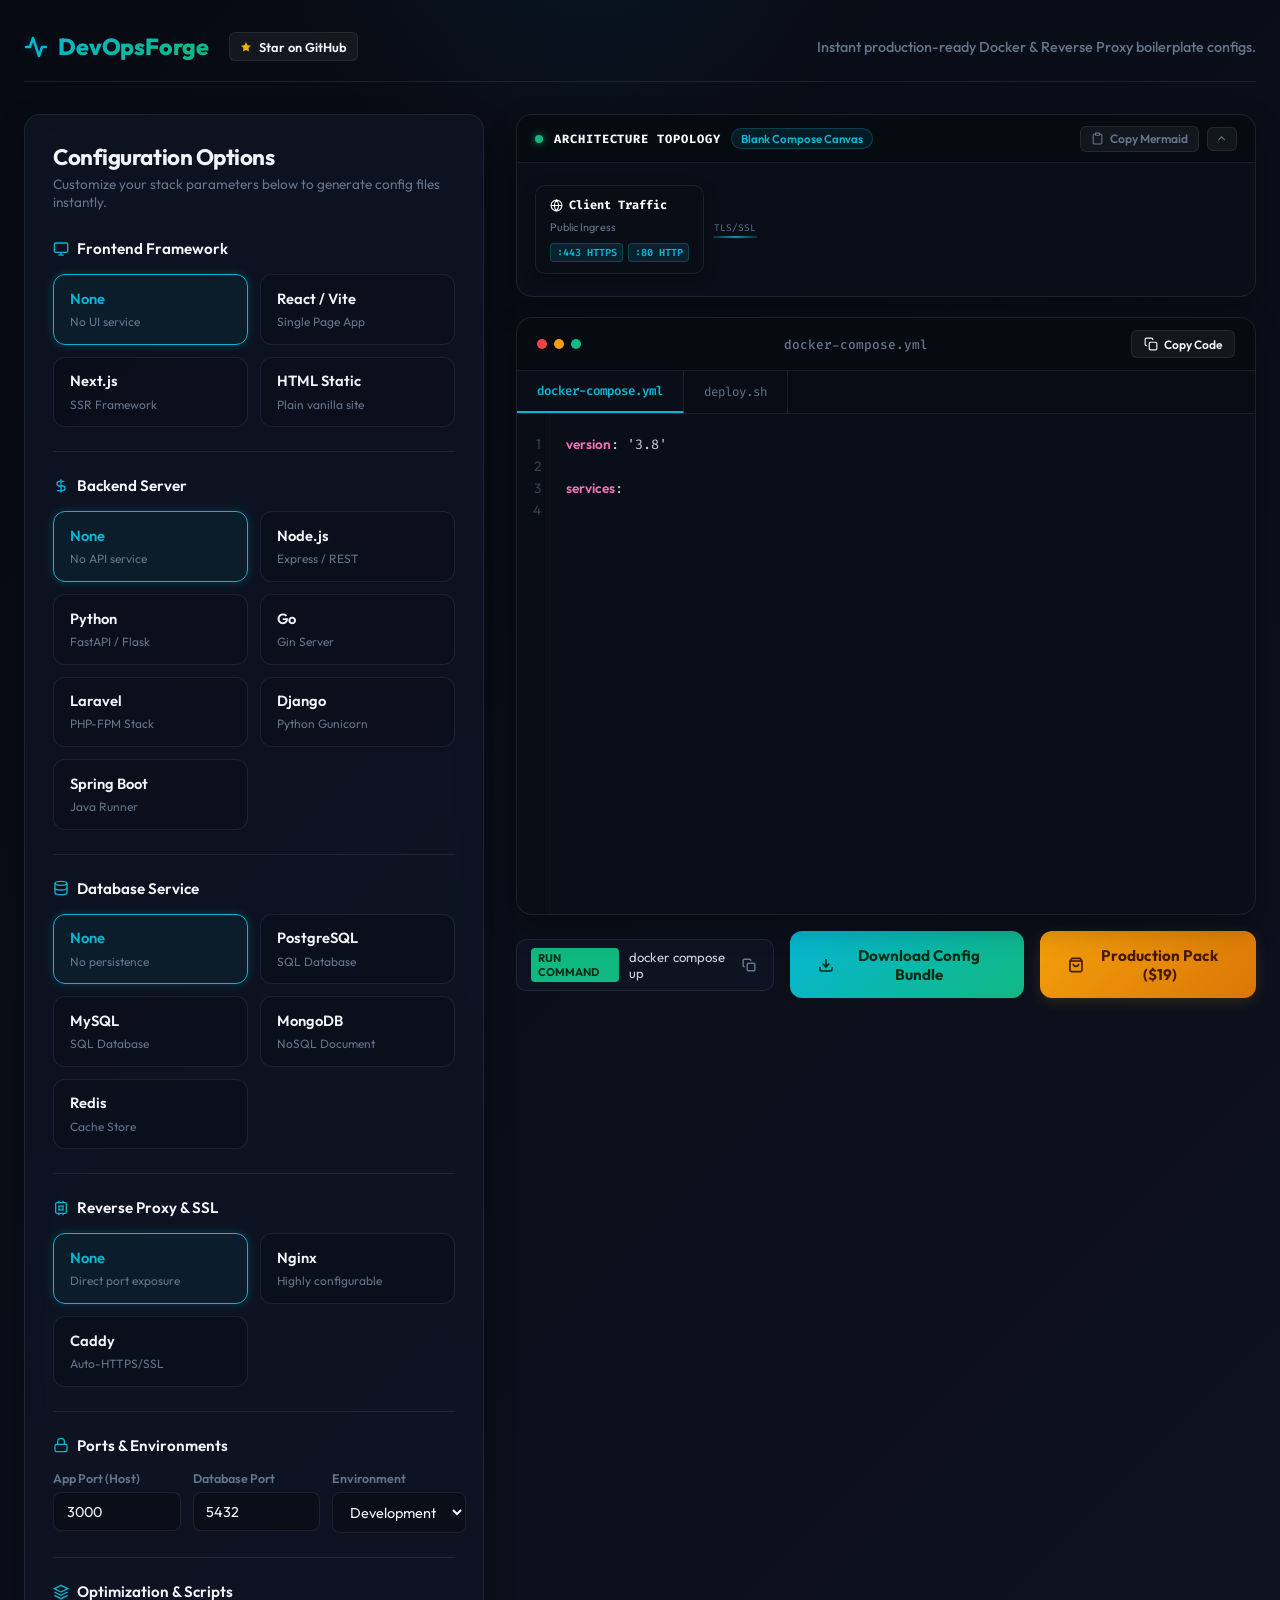
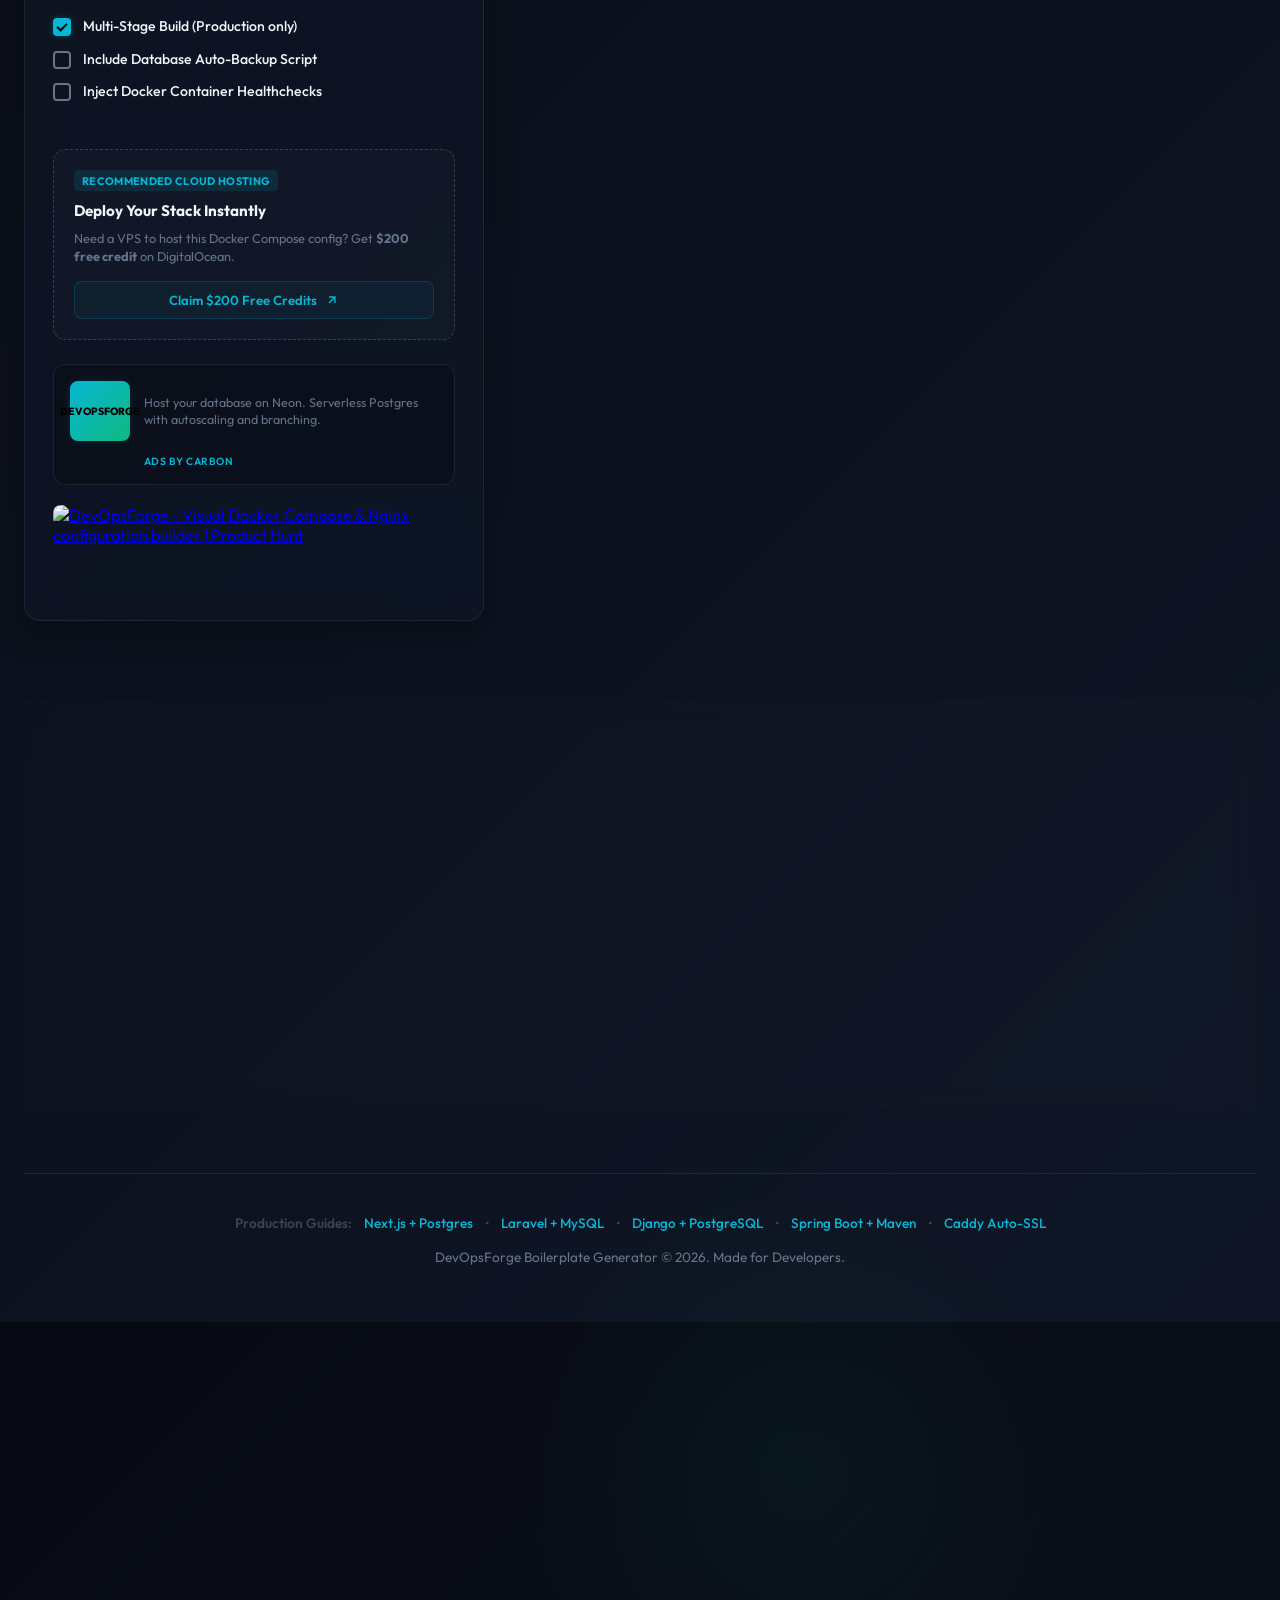
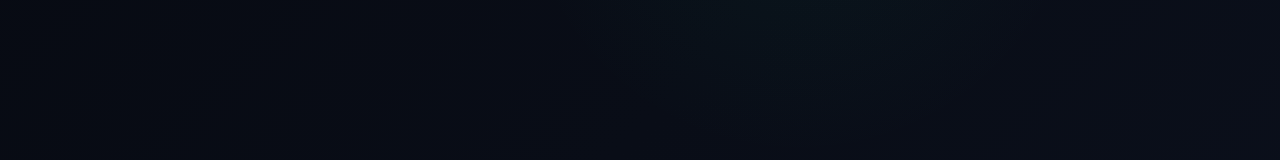
==== index.html @ 5ae35695 "feat: add DevHunt launch banner and update production starter pack" ====
<!DOCTYPE html>
<html lang="en">

<head>
  <meta charset="UTF-8">
  <meta name="viewport" content="width=device-width, initial-scale=1.0">
  <meta name="google-site-verification" content="hwsYD9mXuDYrv9xVQX1NBEZIXg51skglD4SP7ksgjZo" />
  <title>DevOpsForge - Interactive Docker & Server Config Generator</title>
  <meta name="description"
    content="Generate error-free Docker Compose, Dockerfile, Nginx configurations, and deployment scripts visually in real-time.">

  <!-- Premium Fonts -->
  <link rel="preconnect" href="https://fonts.googleapis.com">
  <link rel="preconnect" href="https://fonts.gstatic.com" crossorigin>
  <link
    href="https://fonts.googleapis.com/css2?family=Outfit:wght@300;400;500;600;700;800&family=Fira+Code:wght@400;500;600&display=swap"
    rel="stylesheet">

  <!-- CSS Stylesheet -->
  <link rel="stylesheet" href="style.css">

  <!-- DevHunt Launch Banner -->
  <script defer data-url="https://devhunt.org/tool/devopsforge" src="https://cdn.jsdelivr.net/gh/sidiDev/devhunt-banner/indexV0.js"></script>
</head>

<body>

  <!-- Ambient Glow Effects -->
  <div class="glow-blob-1"></div>
  <div class="glow-blob-2"></div>

  <div class="app-wrapper">

    <!-- Header Block -->
    <header class="app-header">
      <div class="header-left">
        <div class="header-logo">
          <svg width="24" height="24" viewBox="0 0 24 24" fill="none" stroke="currentColor" stroke-width="2.5"
            stroke-linecap="round" stroke-linejoin="round" class="logo-icon">
            <path d="M22 12h-4l-3 9L9 3l-3 9H2" />
          </svg>
          <span>DevOpsForge</span>
        </div>
        <a href="https://github.com/Gohar01/devops-config-generator" target="_blank" rel="noopener noreferrer" class="github-star-btn">
          <svg width="12" height="12" viewBox="0 0 24 24" fill="currentColor"><polygon points="12 2 15.09 8.26 22 9.27 17 14.14 18.18 21.02 12 17.77 5.82 21.02 7 14.14 2 9.27 8.91 8.26 12 2"/></svg>
          <span>Star on GitHub</span>
        </a>
      </div>
      <div class="header-tagline">
        Instant production-ready Docker & Reverse Proxy boilerplate configs.
      </div>
    </header>

    <!-- Main Workspace -->
    <main class="workspace-grid">

      <!-- Left Configurator Form -->
      <section class="config-panel glass-card">
        <h2>Configuration Options</h2>
        <p class="panel-desc">Customize your stack parameters below to generate config files instantly.</p>

        <form id="configurator-form">

          <!-- Category 1: Frontend -->
          <div class="option-section">
            <h3 class="section-title">
              <svg width="16" height="16" viewBox="0 0 24 24" fill="none" stroke="currentColor" stroke-width="2">
                <rect x="2" y="3" width="20" height="14" rx="2" ry="2" />
                <line x1="8" y1="21" x2="16" y2="21" />
                <line x1="12" y1="17" x2="12" y2="21" />
              </svg>
              Frontend Framework
            </h3>
            <div class="radio-card-grid">
              <label class="radio-card">
                <input type="radio" name="frontend" value="none" checked>
                <div class="radio-card-content">
                  <div class="card-title">None</div>
                  <small>No UI service</small>
                </div>
              </label>
              <label class="radio-card">
                <input type="radio" name="frontend" value="react">
                <div class="radio-card-content">
                  <div class="card-title">React / Vite</div>
                  <small>Single Page App</small>
                </div>
              </label>
              <label class="radio-card">
                <input type="radio" name="frontend" value="nextjs">
                <div class="radio-card-content">
                  <div class="card-title">Next.js</div>
                  <small>SSR Framework</small>
                </div>
              </label>
              <label class="radio-card">
                <input type="radio" name="frontend" value="static">
                <div class="radio-card-content">
                  <div class="card-title">HTML Static</div>
                  <small>Plain vanilla site</small>
                </div>
              </label>
            </div>
          </div>

          <!-- Category 2: Backend -->
          <div class="option-section">
            <h3 class="section-title">
              <svg width="16" height="16" viewBox="0 0 24 24" fill="none" stroke="currentColor" stroke-width="2">
                <path d="M12 2v20M17 5H9.5a3.5 3.5 0 0 0 0 7h5a3.5 3.5 0 0 1 0 7H6" />
              </svg>
              Backend Server
            </h3>
            <div class="radio-card-grid">
              <label class="radio-card">
                <input type="radio" name="backend" value="none" checked>
                <div class="radio-card-content">
                  <div class="card-title">None</div>
                  <small>No API service</small>
                </div>
              </label>
              <label class="radio-card">
                <input type="radio" name="backend" value="node">
                <div class="radio-card-content">
                  <div class="card-title">Node.js</div>
                  <small>Express / REST</small>
                </div>
              </label>
              <label class="radio-card">
                <input type="radio" name="backend" value="python">
                <div class="radio-card-content">
                  <div class="card-title">Python</div>
                  <small>FastAPI / Flask</small>
                </div>
              </label>
              <label class="radio-card">
                <input type="radio" name="backend" value="go">
                <div class="radio-card-content">
                  <div class="card-title">Go</div>
                  <small>Gin Server</small>
                </div>
              </label>
              <label class="radio-card">
                <input type="radio" name="backend" value="laravel">
                <div class="radio-card-content">
                  <div class="card-title">Laravel</div>
                  <small>PHP-FPM Stack</small>
                </div>
              </label>
              <label class="radio-card">
                <input type="radio" name="backend" value="django">
                <div class="radio-card-content">
                  <div class="card-title">Django</div>
                  <small>Python Gunicorn</small>
                </div>
              </label>
              <label class="radio-card">
                <input type="radio" name="backend" value="springboot">
                <div class="radio-card-content">
                  <div class="card-title">Spring Boot</div>
                  <small>Java Runner</small>
                </div>
              </label>
            </div>
          </div>

          <!-- Category 3: Database -->
          <div class="option-section">
            <h3 class="section-title">
              <svg width="16" height="16" viewBox="0 0 24 24" fill="none" stroke="currentColor" stroke-width="2">
                <ellipse cx="12" cy="5" rx="9" ry="3" />
                <path d="M3 5v14c0 1.66 4 3 9 3s9-1.34 9-3V5" />
                <path d="M3 12c0 1.66 4 3 9 3s9-1.34 9-3" />
              </svg>
              Database Service
            </h3>
            <div class="radio-card-grid">
              <label class="radio-card">
                <input type="radio" name="database" value="none" checked>
                <div class="radio-card-content">
                  <div class="card-title">None</div>
                  <small>No persistence</small>
                </div>
              </label>
              <label class="radio-card">
                <input type="radio" name="database" value="postgres">
                <div class="radio-card-content">
                  <div class="card-title">PostgreSQL</div>
                  <small>SQL Database</small>
                </div>
              </label>
              <label class="radio-card">
                <input type="radio" name="database" value="mysql">
                <div class="radio-card-content">
                  <div class="card-title">MySQL</div>
                  <small>SQL Database</small>
                </div>
              </label>
              <label class="radio-card">
                <input type="radio" name="database" value="mongodb">
                <div class="radio-card-content">
                  <div class="card-title">MongoDB</div>
                  <small>NoSQL Document</small>
                </div>
              </label>
              <label class="radio-card">
                <input type="radio" name="database" value="redis">
                <div class="radio-card-content">
                  <div class="card-title">Redis</div>
                  <small>Cache Store</small>
                </div>
              </label>
            </div>
          </div>

          <!-- Category 4: Web Server Reverse Proxy -->
          <div class="option-section">
            <h3 class="section-title">
              <svg width="16" height="16" viewBox="0 0 24 24" fill="none" stroke="currentColor" stroke-width="2">
                <rect x="4" y="4" width="16" height="16" rx="2" ry="2" />
                <rect x="9" y="9" width="6" height="6" />
                <line x1="9" y1="1" x2="9" y2="4" />
                <line x1="15" y1="1" x2="15" y2="4" />
                <line x1="9" y1="20" x2="9" y2="23" />
                <line x1="15" y1="20" x2="15" y2="23" />
              </svg>
              Reverse Proxy & SSL
            </h3>
            <div class="radio-card-grid">
              <label class="radio-card">
                <input type="radio" name="proxy" value="none" checked>
                <div class="radio-card-content">
                  <div class="card-title">None</div>
                  <small>Direct port exposure</small>
                </div>
              </label>
              <label class="radio-card">
                <input type="radio" name="proxy" value="nginx">
                <div class="radio-card-content">
                  <div class="card-title">Nginx</div>
                  <small>Highly configurable</small>
                </div>
              </label>
              <label class="radio-card">
                <input type="radio" name="proxy" value="caddy">
                <div class="radio-card-content">
                  <div class="card-title">Caddy</div>
                  <small>Auto-HTTPS/SSL</small>
                </div>
              </label>
            </div>
          </div>

          <!-- Category 5: Ports & Envs -->
          <div class="option-section">
            <h3 class="section-title">
              <svg width="16" height="16" viewBox="0 0 24 24" fill="none" stroke="currentColor" stroke-width="2">
                <rect x="3" y="11" width="18" height="11" rx="2" ry="2" />
                <path d="M7 11V7a5 5 0 0 1 10 0v4" />
              </svg>
              Ports & Environments
            </h3>
            <div class="inputs-row">
              <div class="input-element">
                <label for="input-app-port">App Port (Host)</label>
                <input type="number" id="input-app-port" value="3000" min="80" max="65535">
              </div>
              <div class="input-element">
                <label for="input-db-port">Database Port</label>
                <input type="number" id="input-db-port" value="5432" min="80" max="65535">
              </div>
              <div class="input-element">
                <label for="select-env">Environment</label>
                <select id="select-env">
                  <option value="development" selected>Development</option>
                  <option value="production">Production</option>
                </select>
              </div>
            </div>
          </div>

          <!-- Category 6: Extra Features checkboxes -->
          <div class="option-section">
            <h3 class="section-title">
              <svg width="16" height="16" viewBox="0 0 24 24" fill="none" stroke="currentColor" stroke-width="2">
                <polygon points="12 2 2 7 12 12 22 7 12 2" />
                <polyline points="2 17 12 22 22 17" />
                <polyline points="2 12 12 17 22 12" />
              </svg>
              Optimization & Scripts
            </h3>
            <div class="checkbox-grid">
              <label class="custom-checkbox">
                <input type="checkbox" id="check-multistage" checked>
                <span class="checkbox-box"></span>
                <span class="checkbox-lbl">Multi-Stage Build (Production only)</span>
              </label>
              <label class="custom-checkbox">
                <input type="checkbox" id="check-backup">
                <span class="checkbox-box"></span>
                <span class="checkbox-lbl">Include Database Auto-Backup Script</span>
              </label>
              <label class="custom-checkbox">
                <input type="checkbox" id="check-health">
                <span class="checkbox-box"></span>
                <span class="checkbox-lbl">Inject Docker Container Healthchecks</span>
              </label>
            </div>
          </div>

        </form>

        <!-- Affiliate Hosting Promotion -->
        <div class="promo-card">
          <div class="promo-badge">Recommended Cloud Hosting</div>
          <h4>Deploy Your Stack Instantly</h4>
          <p>Need a VPS to host this Docker Compose config? Get <strong>$200 free credit</strong> on DigitalOcean.</p>
          
          <!-- DigitalOcean Link -->
          <a href="https://m.do.co/c/2c1348ede2d3" target="_blank" rel="noopener noreferrer" class="promo-link-btn do-btn">
            Claim $200 Free Credits
            <svg class="btn-icon" width="14" height="14" viewBox="0 0 24 24" fill="none" stroke="currentColor" stroke-width="2.5"><line x1="7" y1="17" x2="17" y2="7"/><polyline points="7 7 17 7 17 17"/></svg>
          </a>
        </div>

        <!-- Carbon Ads Placeholder -->
        <div id="carbonads-container">
          <div class="carbon-placeholder">
            <span class="carbon-img">DevOpsForge</span>
            <span class="carbon-text">Host your database on Neon. Serverless Postgres with autoscaling and branching.</span>
            <a href="https://neon.tech/" target="_blank" rel="noopener noreferrer" class="carbon-poweredby">ads by carbon</a>
          </div>
        </div>

        <!-- Product Hunt Embed Badge -->
        <div class="ph-badge-container">
          <a href="https://www.producthunt.com/products/devopsforge?embed=true&amp;utm_source=badge-featured&amp;utm_medium=badge&amp;utm_campaign=badge-devopsforge" target="_blank" rel="noopener noreferrer"><img alt="DevOpsForge - Visual Docker Compose &amp; Nginx configuration builder | Product Hunt" width="250" height="54" src="https://api.producthunt.com/widgets/embed-image/v1/featured.svg?post_id=1197430&amp;theme=dark&amp;t=1784131011317" style="width: 100%; height: auto; display: block; border-radius: 8px;"></a>
        </div>
      </section>

      <!-- Right Code Preview Area -->
      <section class="code-panel-container">

        <!-- Live Visual Architecture Topology Map -->
        <div class="topology-card glass-card" id="topology-card">
          <div class="topology-bar">
            <div class="topology-title-area">
              <span class="live-status-dot"></span>
              <span class="topology-heading">ARCHITECTURE TOPOLOGY</span>
              <span class="topology-stack-badge" id="topology-stack-badge">Loading...</span>
            </div>
            <div class="topology-actions">
              <button id="copy-mermaid-btn" class="topology-action-btn" title="Copy GitHub-compatible Mermaid architecture diagram">
                <svg width="13" height="13" viewBox="0 0 24 24" fill="none" stroke="currentColor" stroke-width="2">
                  <path d="M16 4h2a2 2 0 0 1 2 2v14a2 2 0 0 1-2 2H6a2 2 0 0 1-2-2V6a2 2 0 0 1 2-2h2"/>
                  <rect x="8" y="2" width="8" height="4" rx="1" ry="1"/>
                </svg>
                Copy Mermaid
              </button>
              <button id="toggle-topology-btn" class="topology-action-btn icon-only" title="Collapse/Expand Topology View">
                <svg id="toggle-topology-icon" width="13" height="13" viewBox="0 0 24 24" fill="none" stroke="currentColor" stroke-width="2">
                  <polyline points="18 15 12 9 6 15"/>
                </svg>
              </button>
            </div>
          </div>
          <div class="topology-content" id="topology-content">
            <div class="topology-flow-container" id="topology-canvas">
              <!-- Dynamically populated by app.js renderTopologyDiagram -->
            </div>
          </div>
        </div>

        <div class="code-terminal-card glass-card">
          <!-- Mock Terminal Header Bar -->
          <div class="terminal-bar">
            <div class="window-dots">
              <span class="dot red"></span>
              <span class="dot yellow"></span>
              <span class="dot green"></span>
            </div>
            <div class="terminal-title" id="active-filename-title">docker-compose.yml</div>
            <div class="file-action-buttons">
              <button id="copy-code-btn" class="terminal-action-btn" title="Copy Content">
                <svg width="14" height="14" viewBox="0 0 24 24" fill="none" stroke="currentColor" stroke-width="2">
                  <rect x="9" y="9" width="13" height="13" rx="2" ry="2" />
                  <path d="M5 15H4a2 2 0 0 1-2-2V4a2 2 0 0 1 2-2h9a2 2 0 0 1 2 2v1" />
                </svg>
                Copy Code
              </button>
            </div>
          </div>

          <!-- File Switcher Tabs Row -->
          <div class="file-tabs-row" id="tabs-container">
            <!-- Tabs injected dynamically by JS -->
          </div>

          <!-- Monospace Code Output Frame -->
          <div class="code-scroll-window">
            <div class="line-numbers-sidebar" id="line-numbers-container">
              <!-- Line numbers generated dynamically by JS -->
            </div>
            <pre
              class="code-block-content"><code id="code-output-container"># Configuration code loading...</code></pre>
          </div>
        </div>

        <!-- Dashboard Action Row -->
        <div class="workspace-action-row">
          <div class="run-instruction">
            <span class="badge">Run Command</span>
            <code id="compose-run-cmd">docker compose up -d --build</code>
            <button id="copy-cmd-btn" class="icon-btn-sm" title="Copy Command">
              <svg width="14" height="14" viewBox="0 0 24 24" fill="none" stroke="currentColor" stroke-width="2.5">
                <rect x="9" y="9" width="13" height="13" rx="2" ry="2" />
                <path d="M5 15H4a2 2 0 0 1-2-2V4a2 2 0 0 1 2-2h9a2 2 0 0 1 2 2v1" />
              </svg>
            </button>
          </div>
          <button id="download-bundle-btn" class="primary-btn glow-btn-alt">
            <svg width="18" height="18" viewBox="0 0 24 24" fill="none" stroke="currentColor" stroke-width="2.5">
              <path d="M21 15v4a2 2 0 0 1-2 2H5a2 2 0 0 1-2-2v-4" />
              <polyline points="7 10 12 15 17 10" />
              <line x1="12" y1="15" x2="12" y2="3" />
            </svg>
            Download Config Bundle
          </button>
          
          <!-- Premium templates modal trigger -->
          <button type="button" id="open-premium-modal-btn" class="primary-btn premium-btn">
            <svg width="18" height="18" viewBox="0 0 24 24" fill="none" stroke="currentColor" stroke-width="2.5"><path d="M6 2L3 6v14a2 2 0 0 0 2 2h14a2 2 0 0 0 2-2V6l-3-4z"/><line x1="3" y1="6" x2="21" y2="6"/><path d="M16 10a4 4 0 0 1-8 0"/></svg>
            Production Pack ($19)
          </button>
        </div>

      </section>

    </main>

    <!-- SEO FAQ Section -->
    <section class="seo-faq-container">
      <div class="seo-content">
        <h2>About DevOpsForge Docker Compose Generator</h2>
        <p>DevOpsForge is a free, modern developer utility designed to simplify self-hosting, multi-container architecture, and server deployments. By generating fully optimized config bundles in seconds, we eliminate manual configuration errors. Whether you are running a simple Node.js app, setting up a Next.js frontend, caching with Redis, or managing a secure PostgreSQL database, our tool produces clean, production-ready code instantly.</p>
        <p>Built with performance and security in mind, this interface makes configure-once-deploy-anywhere developers much more productive on every VPS launch.</p>
      </div>

      <div class="faq-container">
        <h2>Frequently Asked Questions</h2>
        
        <details class="faq-card">
          <summary>How does this Docker Compose Generator secure my configuration?</summary>
          <div class="faq-answer">
            <p>DevOpsForge runs <strong>100% client-side</strong> inside your browser. All inputs, environment variables, database credentials, and Nginx settings are compiled locally using JavaScript. No configuration data is ever uploaded to a server, ensuring absolute privacy and data leak protection for your infrastructure setup.</p>
          </div>
        </details>

        <details class="faq-card">
          <summary>What is Caddy reverse proxy and why should I choose it over Nginx?</summary>
          <div class="faq-answer">
            <p>Both Nginx and Caddy serve as excellent reverse proxies to route web traffic to your containerized apps. However, <strong>Caddy automatically handles Let's Encrypt SSL/HTTPS renewals</strong> out-of-the-box with zero configurations. If you want a fast, automated HTTPS setup, select Caddy. If you need advanced custom rate-limiting or specific enterprise configurations, Nginx is recommended.</p>
          </div>
        </details>

        <details class="faq-card">
          <summary>How do the automated PostgreSQL S3 backups work?</summary>
          <div class="faq-answer">
            <p>If you check the "Database Auto-Backup Script" option, the generator injects a <code>backup-s3.sh</code> shell script into your bundle. When configured with your S3 credentials (or compatible object storage like Cloudflare R2), it runs a database dump, compresses it, uploads it to the cloud, and triggers a Success/Failure alert to your Slack or Discord webhook.</p>
          </div>
        </details>

        <details class="faq-card">
          <summary>Can I deploy these Docker files on any VPS provider?</summary>
          <div class="faq-answer">
            <p>Yes. The generated <code>docker-compose.yml</code> and <code>Dockerfile</code> configurations are fully standardized and comply with the official Docker engine specs. You can run them on any cloud hosting provider, including DigitalOcean, Vultr, Linode, AWS, Hetzner, or your own local self-hosted home server.</p>
          </div>
        </details>
      </div>
    </section>

    <!-- Footer block -->
    <footer class="app-footer">
      <div class="footer-links">
        <span class="footer-links-title">Production Guides:</span>
        <a href="/nextjs-docker-compose.html">Next.js + Postgres</a>
        <span>•</span>
        <a href="/laravel-docker-compose.html">Laravel + MySQL</a>
        <span>•</span>
        <a href="/django-docker-compose.html">Django + PostgreSQL</a>
        <span>•</span>
        <a href="/springboot-docker-compose.html">Spring Boot + Maven</a>
        <span>•</span>
        <a href="/caddy-docker-compose.html">Caddy Auto-SSL</a>
      </div>
      <div>DevOpsForge Boilerplate Generator © 2026. Made for Developers.</div>
    </footer>

  </div>

  <!-- Production Pack Value Modal -->
  <div id="premium-modal" class="premium-modal-backdrop" aria-hidden="true">
    <div class="premium-modal-dialog glass-card">
      <button id="close-premium-modal-btn" class="modal-close-btn" aria-label="Close modal">&times;</button>
      
      <div class="modal-header">
        <div class="modal-badge">
          <svg width="14" height="14" viewBox="0 0 24 24" fill="currentColor"><polygon points="12 2 15.09 8.26 22 9.27 17 14.14 18.18 21.02 12 17.77 5.82 21.02 7 14.14 2 9.27 8.91 8.26 12 2"/></svg>
          Battle-Tested Production Stack
        </div>
        <h2 class="modal-title">DevOpsForge Production Starter Pack</h2>
        <p class="modal-subtitle">Save 4+ hours of manual DevOps debugging. Deploy a hardened, automated, and secure multi-container stack in under 5 minutes.</p>
      </div>

      <!-- Feature Highlights -->
      <div class="modal-deliverables-grid">
        <div class="deliverable-card">
          <div class="deliverable-icon">🛠️</div>
          <div>
            <h4>Hardened Multi-Stage Dockerfiles</h4>
            <p>Production-optimized builds with non-root security users for Node.js, Django, Laravel, Spring Boot & Go.</p>
          </div>
        </div>
        <div class="deliverable-card">
          <div class="deliverable-icon">🔒</div>
          <div>
            <h4>Caddy Auto-SSL & DDoS Armor</h4>
            <p>Reverse proxy preconfigured with automatic Let's Encrypt SSL, rate limiting, Gzip, and HSTS security headers.</p>
          </div>
        </div>
        <div class="deliverable-card">
          <div class="deliverable-icon">💾</div>
          <div>
            <h4>Automated Cloud S3/R2 Backups</h4>
            <p>Automated database dumps with gzip compression, cloud uploads (AWS S3 / Cloudflare R2), and Slack/Discord alerts.</p>
          </div>
        </div>
        <div class="deliverable-card highlight-card">
          <div class="deliverable-icon">🚀</div>
          <div>
            <h4>Zero-Downtime GitHub Actions CI/CD</h4>
            <p>Ready-to-use <code>deploy.yml</code> workflow. Automatically tests, builds, and deploys to your VPS via SSH on push to main.</p>
          </div>
        </div>
      </div>

      <!-- Comparison Matrix -->
      <div class="modal-comparison-section">
        <h3>Free Generator vs. Production Pack</h3>
        <div class="comparison-table-wrapper">
          <table class="comparison-table">
            <thead>
              <tr>
                <th>Feature</th>
                <th>Free Generator</th>
                <th class="gold-col">Production Pack ($19)</th>
              </tr>
            </thead>
            <tbody>
              <tr>
                <td>Docker Compose & Dockerfile</td>
                <td><span class="tag-yes">Basic template</span></td>
                <td class="gold-col"><span class="tag-gold">Hardened Multi-Stage</span></td>
              </tr>
              <tr>
                <td>Container Security</td>
                <td><span class="tag-muted">Root user</span></td>
                <td class="gold-col"><span class="tag-gold">Non-root security isolation</span></td>
              </tr>
              <tr>
                <td>Reverse Proxy Setup</td>
                <td><span class="tag-yes">Basic routes</span></td>
                <td class="gold-col"><span class="tag-gold">Auto-SSL + Rate limiting + HSTS</span></td>
              </tr>
              <tr>
                <td>Database Backups</td>
                <td><span class="tag-muted">Generic script</span></td>
                <td class="gold-col"><span class="tag-gold">S3/R2 cloud dumps + Webhook alerts</span></td>
              </tr>
              <tr>
                <td>GitHub Actions CI/CD Pipeline</td>
                <td><span class="tag-no">✕ None</span></td>
                <td class="gold-col"><span class="tag-gold">✔ Complete deploy.yml workflow</span></td>
              </tr>
              <tr>
                <td>Framework Boilerplates</td>
                <td><span class="tag-muted">Single selection</span></td>
                <td class="gold-col"><span class="tag-gold">All 5 framework stacks included</span></td>
              </tr>
            </tbody>
          </table>
        </div>
      </div>

      <!-- Modal Footer CTA -->
      <div class="modal-footer">
        <div class="modal-pricing">
          <div class="price-val">$19 <span class="price-type">one-time payment</span></div>
          <div class="price-note">Instant ZIP download &bull; MIT License (unlimited personal & commercial projects)</div>
        </div>
        <a href="https://goharista17.gumroad.com/l/docker-starter-pack" class="primary-btn checkout-btn" data-gumroad-single-product="true">
          Get Instant Access ($19)
          <svg width="16" height="16" viewBox="0 0 24 24" fill="none" stroke="currentColor" stroke-width="2.5"><line x1="5" y1="12" x2="19" y2="12"/><polyline points="12 5 19 12 12 19"/></svg>
        </a>
      </div>
    </div>
  </div>

  <!-- JavaScript file -->
  <script src="app.js"></script>
  <!-- Gumroad In-App Checkout Overlay -->
  <script src="https://gumroad.com/js/gumroad.js"></script>
  <!-- Vercel Analytics -->
  <script defer src="/_vercel/insights/script.js"></script>
</body>

</html>
---- style.css ----
/* DevOpsForge Configuration CSS Stylesheet */

:root {
  --bg-color: #0b0f19;
  --bg-gradient: linear-gradient(135deg, #070a12 0%, #0f1626 100%);
  --surface-glass: rgba(15, 22, 38, 0.7);
  --surface-editor: #090e18;
  --border-color: rgba(255, 255, 255, 0.08);
  --border-hover: rgba(255, 255, 255, 0.16);
  
  --accent-cyan: #06b6d4;
  --accent-green: #10b981;
  --accent-green-glow: rgba(16, 185, 129, 0.25);
  --accent-cyan-glow: rgba(6, 182, 212, 0.25);
  
  --text-primary: #f1f5f9;
  --text-muted: #64748b;
  --text-code: #34d399;
  --text-keyword: #f472b6;
  --text-comment: #475569;
  
  --transition-normal: 0.25s cubic-bezier(0.4, 0, 0.2, 1);
  --transition-fast: 0.15s ease;
  
  --font-sans: 'Outfit', sans-serif;
  --font-mono: 'Fira Code', monospace;
  --glass-blur: blur(12px);
}

/* Global Reset */
* {
  margin: 0;
  padding: 0;
  box-sizing: border-box;
  font-family: var(--font-sans);
  -webkit-font-smoothing: antialiased;
}

body {
  background-color: var(--bg-color);
  background-image: var(--bg-gradient);
  color: var(--text-primary);
  min-height: 100vh;
  position: relative;
  overflow-x: hidden;
}

/* Glow bubbles */
.glow-blob-1 {
  position: absolute;
  top: -15%;
  left: 20%;
  width: 50vw;
  height: 50vw;
  background: radial-gradient(circle, rgba(6, 182, 212, 0.07) 0%, rgba(0, 0, 0, 0) 70%);
  z-index: -1;
  pointer-events: none;
}

.glow-blob-2 {
  position: absolute;
  bottom: -15%;
  right: 15%;
  width: 45vw;
  height: 45vw;
  background: radial-gradient(circle, rgba(16, 185, 129, 0.06) 0%, rgba(0, 0, 0, 0) 70%);
  z-index: -1;
  pointer-events: none;
}

/* Scrollbar styling */
::-webkit-scrollbar {
  width: 8px;
  height: 8px;
}
::-webkit-scrollbar-track {
  background: rgba(7, 10, 18, 0.5);
}
::-webkit-scrollbar-thumb {
  background: rgba(255, 255, 255, 0.08);
  border-radius: 4px;
}
::-webkit-scrollbar-thumb:hover {
  background: var(--accent-cyan);
}

/* Outer layout container */
.app-wrapper {
  max-width: 1400px;
  margin: 0 auto;
  padding: 2rem 1.5rem;
  min-height: 100vh;
  display: flex;
  flex-direction: column;
  gap: 2rem;
}

/* Header style */
.app-header {
  display: flex;
  align-items: center;
  justify-content: space-between;
  border-bottom: 1px solid var(--border-color);
  padding-bottom: 1.25rem;
}

.header-logo {
  display: flex;
  align-items: center;
  gap: 0.65rem;
  font-weight: 800;
  font-size: 1.45rem;
  letter-spacing: -0.01em;
  background: linear-gradient(135deg, var(--accent-cyan) 0%, var(--accent-green) 100%);
  -webkit-background-clip: text;
  -webkit-text-fill-color: transparent;
}

.logo-icon {
  stroke: var(--accent-cyan);
  filter: drop-shadow(0 0 4px var(--accent-cyan-glow));
}

.header-tagline {
  font-size: 0.9rem;
  color: var(--text-muted);
  font-weight: 500;
}

.header-left {
  display: flex;
  align-items: center;
  gap: 1.25rem;
}

.github-star-btn {
  display: inline-flex;
  align-items: center;
  gap: 0.4rem;
  padding: 0.35rem 0.65rem;
  font-size: 0.8rem;
  font-weight: 600;
  color: var(--text-color);
  background: rgba(255, 255, 255, 0.05);
  border: 1px solid var(--border-color);
  border-radius: 6px;
  text-decoration: none;
  transition: all 0.2s ease;
}

.github-star-btn:hover {
  background: rgba(255, 255, 255, 0.1);
  border-color: var(--accent-cyan);
  color: var(--accent-cyan);
}

.github-star-btn svg {
  fill: #eab308;
}

@media (max-width: 640px) {
  .app-header {
    flex-direction: column;
    align-items: flex-start;
    gap: 0.8rem;
  }
  .header-left {
    width: 100%;
    justify-content: space-between;
  }
}

/* Card components */
.glass-card {
  background: var(--surface-glass);
  backdrop-filter: var(--glass-blur);
  border: 1px solid var(--border-color);
  border-radius: 16px;
  box-shadow: 0 12px 30px rgba(0, 0, 0, 0.3);
  transition: border-color var(--transition-fast), box-shadow var(--transition-fast);
}

.glass-card:hover {
  border-color: var(--border-hover);
}

/* Two-column layout grid */
.workspace-grid {
  display: grid;
  grid-template-columns: 460px 1fr;
  gap: 2rem;
  align-items: start;
  flex-grow: 1;
}

@media (max-width: 1080px) {
  .workspace-grid {
    grid-template-columns: 1fr;
  }
}

/* Left panel style */
.config-panel {
  padding: 1.75rem;
}

.config-panel h2 {
  font-size: 1.4rem;
  font-weight: 700;
  letter-spacing: -0.02em;
  margin-bottom: 0.25rem;
}

.panel-desc {
  font-size: 0.85rem;
  color: var(--text-muted);
  margin-bottom: 1.75rem;
}

/* Inner form option categories */
.option-section {
  border-top: 1px solid var(--border-color);
  padding: 1.5rem 0;
}

.option-section:first-of-type {
  border-top: none;
  padding-top: 0;
}

.section-title {
  display: flex;
  align-items: center;
  gap: 0.5rem;
  font-size: 0.95rem;
  font-weight: 600;
  color: var(--text-primary);
  margin-bottom: 1rem;
}

.section-title svg {
  color: var(--accent-cyan);
}

/* Radio Option Cards Grid */
.radio-card-grid {
  display: grid;
  grid-template-columns: repeat(2, 1fr);
  gap: 0.75rem;
}

@media (max-width: 480px) {
  .radio-card-grid {
    grid-template-columns: 1fr;
  }
}

.radio-card {
  position: relative;
  cursor: pointer;
  display: block;
}

.radio-card input[type="radio"] {
  position: absolute;
  opacity: 0;
}

.radio-card-content {
  background: rgba(0, 0, 0, 0.15);
  border: 1px solid var(--border-color);
  border-radius: 12px;
  padding: 0.85rem 1rem;
  transition: all var(--transition-normal);
}

.radio-card:hover .radio-card-content {
  border-color: rgba(255, 255, 255, 0.15);
  background: rgba(255, 255, 255, 0.02);
}

.radio-card input[type="radio"]:checked + .radio-card-content {
  border-color: var(--accent-cyan);
  background: rgba(6, 182, 212, 0.06);
  box-shadow: 0 0 10px var(--accent-cyan-glow);
}

.card-title {
  font-size: 0.92rem;
  font-weight: 600;
  color: var(--text-primary);
  margin-bottom: 0.15rem;
}

.radio-card input[type="radio"]:checked + .radio-card-content .card-title {
  color: var(--accent-cyan);
}

.radio-card-content small {
  font-size: 0.75rem;
  color: var(--text-muted);
}

/* Config Numeric Inputs */
.inputs-row {
  display: grid;
  grid-template-columns: repeat(3, 1fr);
  gap: 0.75rem;
}

@media (max-width: 480px) {
  .inputs-row {
    grid-template-columns: 1fr;
  }
}

.input-element {
  display: flex;
  flex-direction: column;
  gap: 0.4rem;
}

.input-element label {
  font-size: 0.78rem;
  font-weight: 600;
  color: var(--text-muted);
}

.input-element input, .input-element select {
  background: rgba(0, 0, 0, 0.25);
  border: 1px solid var(--border-color);
  color: var(--text-primary);
  padding: 0.6rem 0.8rem;
  border-radius: 8px;
  font-size: 0.9rem;
  outline: none;
  transition: border-color var(--transition-fast);
}

.input-element input:focus, .input-element select:focus {
  border-color: var(--accent-cyan);
}

/* Custom Checkbox Components */
.checkbox-grid {
  display: flex;
  flex-direction: column;
  gap: 0.85rem;
}

.custom-checkbox {
  display: flex;
  align-items: flex-start;
  gap: 0.75rem;
  cursor: pointer;
}

.custom-checkbox input[type="checkbox"] {
  position: absolute;
  opacity: 0;
  width: 0;
  height: 0;
}

.checkbox-box {
  width: 18px;
  height: 18px;
  border: 2px solid var(--text-muted);
  border-radius: 4px;
  display: flex;
  align-items: center;
  justify-content: center;
  flex-shrink: 0;
  margin-top: 1px;
  transition: all var(--transition-fast);
}

.custom-checkbox:hover .checkbox-box {
  border-color: rgba(255, 255, 255, 0.4);
}

.custom-checkbox input[type="checkbox"]:checked + .checkbox-box {
  background: var(--accent-cyan);
  border-color: var(--accent-cyan);
  box-shadow: 0 0 8px var(--accent-cyan-glow);
}

.checkbox-box::after {
  content: '';
  width: 4px;
  height: 8px;
  border: solid #000;
  border-width: 0 2px 2px 0;
  transform: rotate(45deg) scale(0);
  transition: transform var(--transition-fast);
  margin-bottom: 2px;
}

.custom-checkbox input[type="checkbox"]:checked + .checkbox-box::after {
  transform: rotate(45deg) scale(1);
}

.checkbox-lbl {
  font-size: 0.88rem;
  font-weight: 500;
  color: var(--text-primary);
  user-select: none;
}

/* Code Panel Container on the Right */
.code-panel-container {
  display: flex;
  flex-direction: column;
  gap: 1rem;
}

.code-terminal-card {
  padding: 0;
  overflow: hidden;
  border-color: var(--border-color);
  background: var(--surface-editor);
}

/* Mock terminal bar styling */
.terminal-bar {
  display: flex;
  align-items: center;
  justify-content: space-between;
  background: rgba(0, 0, 0, 0.3);
  padding: 0.75rem 1.25rem;
  border-bottom: 1px solid var(--border-color);
}

.window-dots {
  display: flex;
  gap: 0.45rem;
}

.window-dots .dot {
  width: 10px;
  height: 10px;
  border-radius: 50%;
}

.window-dots .red { background-color: #ef4444; }
.window-dots .yellow { background-color: #f59e0b; }
.window-dots .green { background-color: #10b981; }

.terminal-title {
  font-size: 0.8rem;
  font-family: var(--font-mono);
  color: var(--text-muted);
  font-weight: 500;
}

.terminal-action-btn {
  background: rgba(255, 255, 255, 0.05);
  border: 1px solid var(--border-color);
  color: var(--text-primary);
  padding: 0.35rem 0.75rem;
  border-radius: 6px;
  font-size: 0.75rem;
  font-weight: 600;
  cursor: pointer;
  display: flex;
  align-items: center;
  gap: 0.4rem;
  transition: all var(--transition-fast);
}

.terminal-action-btn:hover {
  background: rgba(255, 255, 255, 0.1);
  border-color: rgba(255, 255, 255, 0.2);
}

.terminal-action-btn:active {
  transform: scale(0.97);
}

/* Tabs list row */
.file-tabs-row {
  display: flex;
  background: rgba(0, 0, 0, 0.15);
  border-bottom: 1px solid var(--border-color);
  overflow-x: auto;
}

.tab-btn {
  background: transparent;
  border: none;
  border-right: 1px solid var(--border-color);
  color: var(--text-muted);
  font-family: var(--font-mono);
  font-size: 0.78rem;
  padding: 0.75rem 1.25rem;
  cursor: pointer;
  transition: all var(--transition-fast);
}

.tab-btn:hover {
  color: var(--text-primary);
  background: rgba(255, 255, 255, 0.02);
}

.tab-btn.active {
  color: var(--accent-cyan);
  background: var(--surface-editor);
  border-bottom: 2px solid var(--accent-cyan);
  font-weight: 600;
}

/* Inner Code view frame */
.code-scroll-window {
  display: flex;
  height: 500px;
  overflow-y: auto;
  font-size: 0.85rem;
}

.line-numbers-sidebar {
  padding: 1.25rem 0.5rem 1.25rem 1rem;
  text-align: right;
  color: #334155;
  font-family: var(--font-mono);
  user-select: none;
  border-right: 1px solid rgba(255, 255, 255, 0.03);
  background: rgba(0, 0, 0, 0.08);
  display: flex;
  flex-direction: column;
  line-height: 1.6;
}

.code-block-content {
  flex-grow: 1;
  padding: 1.25rem 1.25rem 1.25rem 1rem;
  overflow-x: auto;
}

.code-block-content code {
  font-family: var(--font-mono);
  line-height: 1.6;
  color: #cbd5e1;
  display: block;
}

/* Colors for visual code highlights - simple custom classes */
.code-block-content .c-comment { color: var(--text-comment); font-style: italic; }
.code-block-content .c-keyword { color: var(--text-keyword); font-weight: 600; }
.code-block-content .c-value { color: var(--text-code); }

/* Bottom Action block */
.workspace-action-row {
  display: flex;
  align-items: center;
  justify-content: space-between;
  gap: 1rem;
}

@media (max-width: 640px) {
  .workspace-action-row {
    flex-direction: column;
    align-items: stretch;
  }
}

.run-instruction {
  display: flex;
  align-items: center;
  gap: 0.65rem;
  background: var(--surface-glass);
  border: 1px solid var(--border-color);
  padding: 0.5rem 0.85rem;
  border-radius: 10px;
  font-family: var(--font-mono);
  font-size: 0.82rem;
  flex-grow: 1;
}

.run-instruction .badge {
  background: var(--accent-green);
  color: #052e16;
  font-weight: 700;
  font-size: 0.7rem;
  text-transform: uppercase;
  padding: 0.2rem 0.45rem;
  border-radius: 4px;
}

.run-instruction code {
  color: #cbd5e1;
}

.icon-btn-sm {
  background: transparent;
  border: none;
  color: var(--text-muted);
  cursor: pointer;
  transition: color var(--transition-fast);
  padding: 4px;
  display: flex;
  align-items: center;
}

.icon-btn-sm:hover {
  color: var(--accent-cyan);
}

/* Main action button */
.primary-btn {
  display: flex;
  align-items: center;
  justify-content: center;
  gap: 0.5rem;
  background: linear-gradient(135deg, var(--accent-cyan) 0%, var(--accent-green) 100%);
  color: #052e16;
  border: none;
  padding: 0.9rem 1.75rem;
  border-radius: 12px;
  font-weight: 700;
  font-size: 0.95rem;
  cursor: pointer;
  transition: transform var(--transition-fast), box-shadow var(--transition-fast);
}

.primary-btn:hover {
  transform: translateY(-2px);
  box-shadow: 0 0 15px var(--accent-cyan-glow);
}

.primary-btn:active {
  transform: translateY(0);
}

/* Footer layout */
.app-footer {
  text-align: center;
  font-size: 0.8rem;
  color: var(--text-muted);
  margin-top: auto;
  padding-top: 1.5rem;
  border-top: 1px solid var(--border-color);
}

/* Affiliate Promotion Cards Update */
.promo-card {
  margin-top: 1.5rem;
  background: rgba(255, 255, 255, 0.02);
  border: 1px dashed var(--border-hover);
  border-radius: 12px;
  padding: 1.25rem;
  display: flex;
  flex-direction: column;
  gap: 0.65rem;
  transition: all var(--transition-normal);
}

.promo-badge {
  align-self: flex-start;
  font-size: 0.68rem;
  font-weight: 700;
  text-transform: uppercase;
  color: var(--accent-cyan);
  background: rgba(6, 182, 212, 0.12);
  padding: 0.2rem 0.5rem;
  border-radius: 4px;
  letter-spacing: 0.03em;
}

.promo-card h4 {
  font-size: 0.95rem;
  font-weight: 700;
  color: var(--text-primary);
}

.promo-card p {
  font-size: 0.8rem;
  color: var(--text-muted);
  line-height: 1.4;
  margin-bottom: 0.25rem;
}

.promo-links-grid {
  display: flex;
  flex-direction: column;
  gap: 0.65rem;
}

.promo-link-btn {
  display: flex;
  align-items: center;
  justify-content: center;
  gap: 0.5rem;
  padding: 0.65rem 1rem;
  border-radius: 8px;
  font-size: 0.82rem;
  font-weight: 600;
  text-decoration: none;
  transition: all var(--transition-fast);
  border: 1px solid var(--border-color);
}

.do-btn {
  background: rgba(6, 182, 212, 0.05);
  color: var(--accent-cyan);
  border-color: rgba(6, 182, 212, 0.2);
}

.do-btn:hover {
  background: var(--accent-cyan);
  color: #000;
  box-shadow: 0 0 10px var(--accent-cyan-glow);
}

/* Helper animations */
.btn-icon {
  flex-shrink: 0;
  transition: transform var(--transition-fast);
}

.promo-link-btn:hover .btn-icon {
  transform: translate(2px, -2px);
}

/* Premium templates button styling */
.premium-btn {
  background: linear-gradient(135deg, #f59e0b 0%, #d97706 100%) !important;
  color: #451a03 !important;
  box-shadow: 0 4px 14px rgba(245, 158, 11, 0.15);
  text-decoration: none;
}

.premium-btn:hover {
  transform: translateY(-2px);
  box-shadow: 0 4px 20px rgba(245, 158, 11, 0.35) !important;
  color: #3f1a01 !important;
}

.premium-btn:hover .btn-icon {
  transform: scale(1.1);
}

/* Carbon Ads Layout */
#carbonads-container {
  margin-top: 1.5rem;
}

.carbon-placeholder {
  background: rgba(0, 0, 0, 0.2);
  border: 1px solid var(--border-color);
  border-radius: 12px;
  padding: 1rem;
  display: grid;
  grid-template-columns: 60px 1fr;
  gap: 0.85rem;
  align-items: center;
  transition: border-color var(--transition-fast);
}

.carbon-placeholder:hover {
  border-color: rgba(255, 255, 255, 0.15);
}

.carbon-img {
  width: 60px;
  height: 60px;
  background: linear-gradient(135deg, var(--accent-cyan) 0%, var(--accent-green) 100%);
  color: #000;
  font-weight: 800;
  font-size: 0.65rem;
  display: flex;
  align-items: center;
  justify-content: center;
  border-radius: 8px;
  text-align: center;
  box-shadow: 0 0 10px rgba(6, 182, 212, 0.15);
  text-transform: uppercase;
}

.carbon-text {
  font-size: 0.78rem;
  color: var(--text-muted);
  line-height: 1.4;
}

.carbon-poweredby {
  grid-column: 2;
  font-size: 0.65rem;
  text-transform: uppercase;
  color: var(--accent-cyan);
  text-decoration: none;
  font-weight: 600;
  letter-spacing: 0.05em;
  align-self: end;
  transition: color var(--transition-fast);
}

.carbon-poweredby:hover {
  color: var(--text-primary);
}

/* Product Hunt Badge Container */
.ph-badge-container {
  margin-top: 1.25rem;
  display: flex;
  justify-content: center;
  align-items: center;
  transition: transform var(--transition-fast);
}

.ph-badge-container:hover {
  transform: translateY(-2px);
}

/* SEO and FAQ Section */
.seo-faq-container {
  margin-top: 3rem;
  margin-bottom: 2rem;
  padding: 2.5rem;
  background: rgba(255, 255, 255, 0.01);
  border: 1px solid var(--border-color);
  border-radius: 16px;
  backdrop-filter: blur(10px);
  display: grid;
  grid-template-columns: 1fr 1fr;
  gap: 3rem;
}

.seo-content {
  display: flex;
  flex-direction: column;
  gap: 1.25rem;
}

.seo-content h2 {
  font-size: 1.5rem;
  font-weight: 800;
  color: var(--text-primary);
  background: linear-gradient(135deg, var(--text-primary) 0%, var(--accent-cyan) 100%);
  -webkit-background-clip: text;
  -webkit-text-fill-color: transparent;
}

.seo-content p {
  font-size: 0.95rem;
  color: var(--text-muted);
  line-height: 1.6;
}

.faq-container {
  display: flex;
  flex-direction: column;
  gap: 1rem;
}

.faq-container h2 {
  font-size: 1.5rem;
  font-weight: 800;
  color: var(--text-primary);
  margin-bottom: 0.25rem;
}

.faq-card {
  border: 1px solid var(--border-color);
  border-radius: 8px;
  background: rgba(255, 255, 255, 0.01);
  overflow: hidden;
  transition: border-color var(--transition-fast), background var(--transition-fast);
}

.faq-card[open] {
  border-color: var(--border-hover);
  background: rgba(255, 255, 255, 0.02);
}

summary {
  padding: 1rem 1.25rem;
  font-weight: 600;
  font-size: 0.92rem;
  color: var(--text-primary);
  cursor: pointer;
  list-style: none;
  display: flex;
  justify-content: space-between;
  align-items: center;
  user-select: none;
}

summary::-webkit-details-marker {
  display: none;
}

summary::after {
  content: "+";
  font-size: 1.15rem;
  color: var(--accent-cyan);
  transition: transform var(--transition-normal);
  font-weight: 700;
}

details[open] summary::after {
  content: "−";
  transform: rotate(180deg);
}

.faq-answer {
  padding: 0 1.25rem 1.25rem 1.25rem;
  border-top: 1px solid transparent;
}

details[open] .faq-answer {
  border-color: rgba(255, 255, 255, 0.05);
}

.faq-answer p {
  font-size: 0.88rem;
  color: var(--text-muted);
  line-height: 1.5;
}

@media (max-width: 992px) {
  .seo-faq-container {
    grid-template-columns: 1fr;
    gap: 2rem;
    padding: 1.5rem;
  }
}

/* Footer Section */
.app-footer {
  text-align: center;
  padding: 2.5rem 1rem 1.5rem 1rem;
  border-top: 1px solid var(--border-color);
  color: var(--text-muted);
  font-size: 0.85rem;
}

.footer-links {
  display: flex;
  align-items: center;
  justify-content: center;
  gap: 0.75rem;
  flex-wrap: wrap;
  font-size: 0.85rem;
  margin-bottom: 1rem;
}

.footer-links-title {
  color: var(--text-primary);
  font-weight: 600;
}

.footer-links a {
  color: var(--accent-cyan);
  text-decoration: none;
  font-weight: 500;
  transition: all 0.2s ease;
}

.footer-links a:hover {
  color: #fff;
  text-decoration: underline;
}

.footer-links span {
  color: rgba(255, 255, 255, 0.2);
}

/* ==========================================================================
   Production Pack Value Modal
   ========================================================================== */
.premium-modal-backdrop {
  position: fixed;
  inset: 0;
  background: rgba(4, 7, 14, 0.85);
  backdrop-filter: blur(10px);
  -webkit-backdrop-filter: blur(10px);
  z-index: 9999;
  display: flex;
  align-items: center;
  justify-content: center;
  padding: 1.5rem;
  opacity: 0;
  visibility: hidden;
  transition: opacity 0.25s cubic-bezier(0.16, 1, 0.3, 1), visibility 0.25s cubic-bezier(0.16, 1, 0.3, 1);
}

.premium-modal-backdrop.active {
  opacity: 1;
  visibility: visible;
}

.premium-modal-dialog {
  position: relative;
  width: 100%;
  max-width: 820px;
  max-height: 90vh;
  overflow-y: auto;
  padding: 2.25rem;
  border-radius: 16px;
  border: 1px solid rgba(234, 179, 8, 0.25);
  background: linear-gradient(135deg, rgba(17, 24, 39, 0.95) 0%, rgba(10, 15, 29, 0.98) 100%);
  box-shadow: 0 25px 60px -15px rgba(0, 0, 0, 0.8), 0 0 40px rgba(234, 179, 8, 0.1);
  transform: scale(0.96) translateY(10px);
  transition: transform 0.25s cubic-bezier(0.16, 1, 0.3, 1);
}

.premium-modal-backdrop.active .premium-modal-dialog {
  transform: scale(1) translateY(0);
}

.modal-close-btn {
  position: absolute;
  top: 1.25rem;
  right: 1.25rem;
  background: rgba(255, 255, 255, 0.06);
  border: 1px solid var(--border-color);
  color: var(--text-muted);
  width: 34px;
  height: 34px;
  border-radius: 50%;
  font-size: 1.4rem;
  line-height: 1;
  cursor: pointer;
  display: flex;
  align-items: center;
  justify-content: center;
  transition: all 0.2s ease;
}

.modal-close-btn:hover {
  background: rgba(255, 255, 255, 0.15);
  color: #fff;
  transform: rotate(90deg);
}

.modal-header {
  text-align: center;
  margin-bottom: 2rem;
}

.modal-badge {
  display: inline-flex;
  align-items: center;
  gap: 0.4rem;
  padding: 0.3rem 0.75rem;
  font-size: 0.75rem;
  font-weight: 700;
  text-transform: uppercase;
  letter-spacing: 0.05em;
  background: rgba(234, 179, 8, 0.12);
  color: #fbbf24;
  border: 1px solid rgba(234, 179, 8, 0.3);
  border-radius: 9999px;
  margin-bottom: 0.85rem;
}

.modal-title {
  font-size: 1.65rem;
  font-weight: 800;
  letter-spacing: -0.02em;
  color: #fff;
  margin-bottom: 0.5rem;
}

.modal-subtitle {
  font-size: 0.95rem;
  color: var(--text-muted);
  max-width: 620px;
  margin: 0 auto;
  line-height: 1.5;
}

/* Deliverables Grid */
.modal-deliverables-grid {
  display: grid;
  grid-template-columns: repeat(2, 1fr);
  gap: 1rem;
  margin-bottom: 2rem;
}

.deliverable-card {
  display: flex;
  align-items: flex-start;
  gap: 0.85rem;
  padding: 1rem;
  background: rgba(255, 255, 255, 0.02);
  border: 1px solid rgba(255, 255, 255, 0.06);
  border-radius: 10px;
}

.deliverable-card.highlight-card {
  background: rgba(234, 179, 8, 0.04);
  border-color: rgba(234, 179, 8, 0.25);
}

.deliverable-icon {
  font-size: 1.4rem;
  line-height: 1;
  flex-shrink: 0;
  margin-top: 0.15rem;
}

.deliverable-card h4 {
  font-size: 0.9rem;
  font-weight: 700;
  color: #fff;
  margin-bottom: 0.25rem;
}

.deliverable-card p {
  font-size: 0.8rem;
  color: var(--text-muted);
  line-height: 1.4;
  margin: 0;
}

.deliverable-card code {
  font-family: var(--font-mono);
  background: rgba(255, 255, 255, 0.08);
  padding: 0.1rem 0.3rem;
  border-radius: 4px;
  font-size: 0.75rem;
  color: #fbbf24;
}

/* Comparison Section */
.modal-comparison-section {
  margin-bottom: 2rem;
}

.modal-comparison-section h3 {
  font-size: 1rem;
  font-weight: 700;
  color: #fff;
  margin-bottom: 0.85rem;
}

.comparison-table-wrapper {
  overflow-x: auto;
  border-radius: 10px;
  border: 1px solid rgba(255, 255, 255, 0.08);
}

.comparison-table {
  width: 100%;
  border-collapse: collapse;
  font-size: 0.84rem;
  text-align: left;
}

.comparison-table th {
  padding: 0.75rem 1rem;
  background: rgba(255, 255, 255, 0.04);
  color: var(--text-muted);
  font-weight: 600;
  border-bottom: 1px solid rgba(255, 255, 255, 0.08);
}

.comparison-table td {
  padding: 0.65rem 1rem;
  border-bottom: 1px solid rgba(255, 255, 255, 0.04);
  color: var(--text-primary);
}

.comparison-table tr:last-child td {
  border-bottom: none;
}

.comparison-table .gold-col {
  background: rgba(234, 179, 8, 0.03);
  font-weight: 600;
}

.tag-yes {
  color: var(--accent-cyan);
}

.tag-gold {
  color: #fbbf24;
  font-weight: 600;
}

.tag-no {
  color: #ef4444;
}

.tag-muted {
  color: var(--text-muted);
}

/* Modal Footer */
.modal-footer {
  display: flex;
  align-items: center;
  justify-content: space-between;
  gap: 1.5rem;
  padding-top: 1.5rem;
  border-top: 1px solid rgba(255, 255, 255, 0.08);
}

.price-val {
  font-size: 1.6rem;
  font-weight: 800;
  color: #fff;
}

.price-type {
  font-size: 0.85rem;
  font-weight: 500;
  color: var(--text-muted);
}

.price-note {
  font-size: 0.75rem;
  color: var(--text-muted);
  margin-top: 0.2rem;
}

.checkout-btn {
  background: linear-gradient(135deg, #f59e0b 0%, #d97706 100%);
  color: #000;
  font-weight: 700;
  padding: 0.85rem 1.6rem;
  border-radius: 8px;
  font-size: 0.95rem;
  box-shadow: 0 4px 20px rgba(245, 158, 11, 0.4);
  transition: all 0.2s ease;
  white-space: nowrap;
}

.checkout-btn:hover {
  transform: translateY(-2px);
  box-shadow: 0 6px 25px rgba(245, 158, 11, 0.6);
  color: #000;
}

@media (max-width: 768px) {
  .modal-deliverables-grid {
    grid-template-columns: 1fr;
  }
  .modal-footer {
    flex-direction: column;
    align-items: stretch;
    text-align: center;
  }
  .checkout-btn {
    justify-content: center;
  }
  .premium-modal-dialog {
    padding: 1.5rem;
  }
}

/* ==========================================================================
   Live Architecture Topology Map ("Purple Cow" Feature)
   ========================================================================== */
.topology-card {
  padding: 0;
  overflow: hidden;
  border-color: var(--border-color);
  background: var(--surface-editor);
  margin-bottom: 0.25rem;
}

.topology-bar {
  display: flex;
  align-items: center;
  justify-content: space-between;
  background: rgba(0, 0, 0, 0.3);
  padding: 0.65rem 1.15rem;
  border-bottom: 1px solid var(--border-color);
}

.topology-title-area {
  display: flex;
  align-items: center;
  gap: 0.65rem;
}

.live-status-dot {
  width: 8px;
  height: 8px;
  border-radius: 50%;
  background: #10b981;
  box-shadow: 0 0 8px rgba(16, 185, 129, 0.8);
  animation: pulseGlow 2s infinite ease-in-out;
}

@keyframes pulseGlow {
  0% {
    box-shadow: 0 0 0 0 rgba(16, 185, 129, 0.7);
  }
  70% {
    box-shadow: 0 0 0 6px rgba(16, 185, 129, 0);
  }
  100% {
    box-shadow: 0 0 0 0 rgba(16, 185, 129, 0);
  }
}

.topology-heading {
  font-family: var(--font-mono);
  font-size: 0.75rem;
  font-weight: 700;
  letter-spacing: 0.08em;
  color: #fff;
}

.topology-stack-badge {
  font-size: 0.72rem;
  font-weight: 600;
  color: var(--accent-cyan);
  background: rgba(6, 182, 212, 0.1);
  border: 1px solid rgba(6, 182, 212, 0.25);
  padding: 0.15rem 0.55rem;
  border-radius: 9999px;
  max-width: 260px;
  white-space: nowrap;
  overflow: hidden;
  text-overflow: ellipsis;
}

.topology-actions {
  display: flex;
  align-items: center;
  gap: 0.5rem;
}

.topology-action-btn {
  display: inline-flex;
  align-items: center;
  gap: 0.35rem;
  background: rgba(255, 255, 255, 0.05);
  border: 1px solid var(--border-color);
  color: var(--text-muted);
  font-size: 0.75rem;
  font-weight: 600;
  padding: 0.28rem 0.65rem;
  border-radius: 6px;
  cursor: pointer;
  transition: all var(--transition-fast);
}

.topology-action-btn:hover {
  background: rgba(6, 182, 212, 0.12);
  border-color: var(--accent-cyan);
  color: #fff;
}

.topology-action-btn.icon-only {
  padding: 0.28rem 0.45rem;
}

.topology-content {
  padding: 1.15rem 1rem;
  transition: max-height 0.3s ease, opacity 0.3s ease, padding 0.3s ease;
  overflow-x: auto;
}

.topology-card.collapsed .topology-content {
  max-height: 0;
  opacity: 0;
  padding: 0 1rem;
  overflow: hidden;
}

.topology-flow-container {
  display: flex;
  align-items: center;
  justify-content: flex-start;
  gap: 0.6rem;
  min-width: 620px;
  padding: 0.25rem 0.15rem;
}

.topology-node {
  background: #090d16;
  border: 1px solid rgba(255, 255, 255, 0.08);
  border-radius: 10px;
  padding: 0.7rem 0.85rem;
  min-width: 130px;
  display: flex;
  flex-direction: column;
  gap: 0.4rem;
  position: relative;
  box-shadow: 0 4px 14px rgba(0, 0, 0, 0.35);
  transition: all 0.2s ease;
}

.topology-node:hover {
  border-color: var(--accent-cyan);
  box-shadow: 0 6px 20px rgba(6, 182, 212, 0.15);
  transform: translateY(-2px);
}

.topology-node-header {
  display: flex;
  align-items: center;
  justify-content: space-between;
  gap: 0.5rem;
}

.topology-node-title {
  font-family: var(--font-mono);
  font-size: 0.75rem;
  font-weight: 700;
  color: #fff;
  display: flex;
  align-items: center;
  gap: 0.4rem;
}

.topology-node-role {
  font-size: 0.68rem;
  color: var(--text-muted);
}

.topology-badges {
  display: flex;
  flex-wrap: wrap;
  gap: 0.3rem;
  margin-top: 0.2rem;
}

.topology-badge {
  font-family: var(--font-mono);
  font-size: 0.64rem;
  font-weight: 600;
  padding: 0.1rem 0.35rem;
  border-radius: 4px;
  display: inline-flex;
  align-items: center;
  gap: 0.2rem;
}

.badge-port {
  background: rgba(6, 182, 212, 0.12);
  color: var(--accent-cyan);
  border: 1px solid rgba(6, 182, 212, 0.25);
}

.badge-sec {
  background: rgba(168, 85, 247, 0.12);
  color: #c084fc;
  border: 1px solid rgba(168, 85, 247, 0.25);
}

.badge-health {
  background: rgba(16, 185, 129, 0.12);
  color: #34d399;
  border: 1px solid rgba(16, 185, 129, 0.25);
}

.badge-cloud {
  background: rgba(245, 158, 11, 0.12);
  color: #fbbf24;
  border: 1px solid rgba(245, 158, 11, 0.25);
}

.topology-connector {
  display: flex;
  flex-direction: column;
  align-items: center;
  justify-content: center;
  gap: 0.15rem;
  flex-shrink: 0;
  width: 44px;
}

.connector-line {
  width: 100%;
  height: 2px;
  background: linear-gradient(90deg, rgba(6, 182, 212, 0.2) 0%, rgba(6, 182, 212, 0.8) 50%, rgba(6, 182, 212, 0.2) 100%);
  position: relative;
  overflow: hidden;
}

.connector-line::after {
  content: '';
  position: absolute;
  top: 0;
  left: -100%;
  width: 50%;
  height: 100%;
  background: #fff;
  box-shadow: 0 0 6px #fff;
  animation: flowPulse 1.8s infinite ease-in-out;
}

@keyframes flowPulse {
  0% { left: -50%; }
  100% { left: 100%; }
}

.connector-label {
  font-family: var(--font-mono);
  font-size: 0.6rem;
  color: var(--text-muted);
  white-space: nowrap;
}

.topology-multi-tier {
  display: flex;
  flex-direction: column;
  gap: 0.5rem;
}
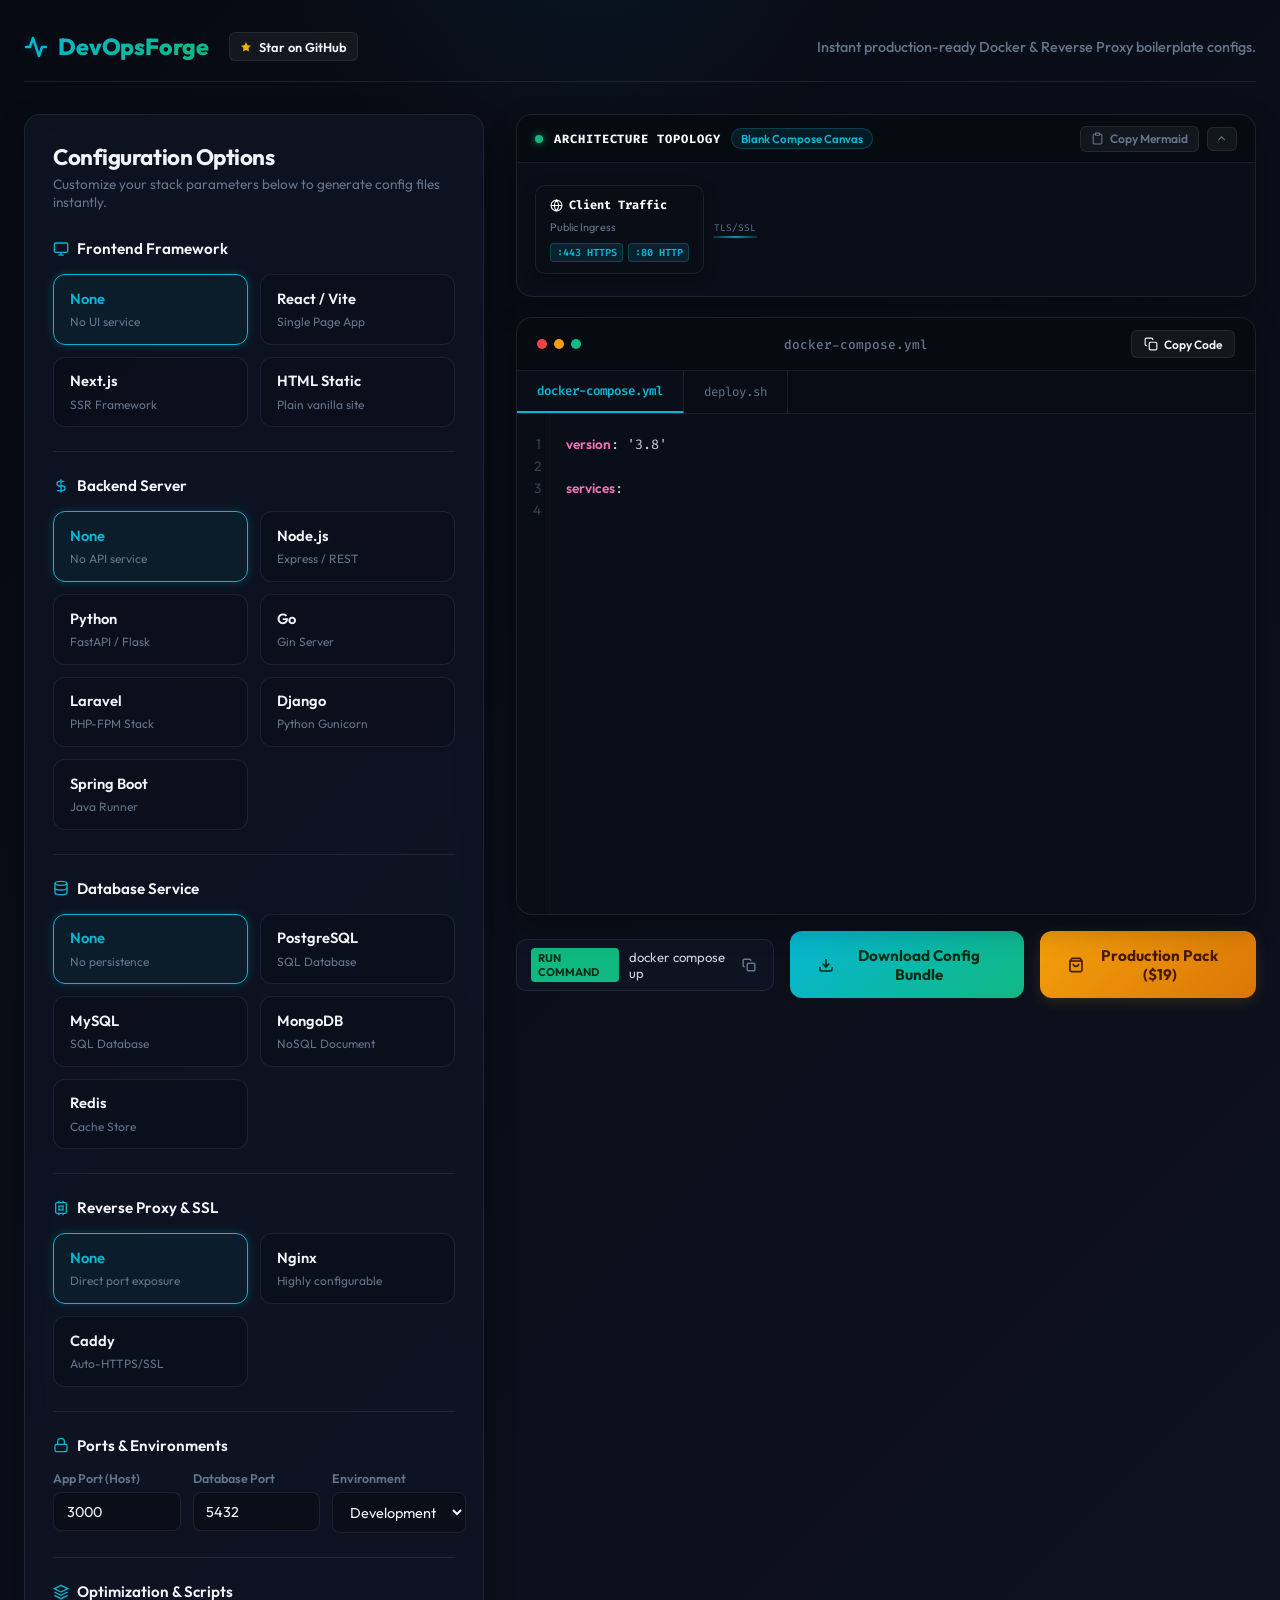
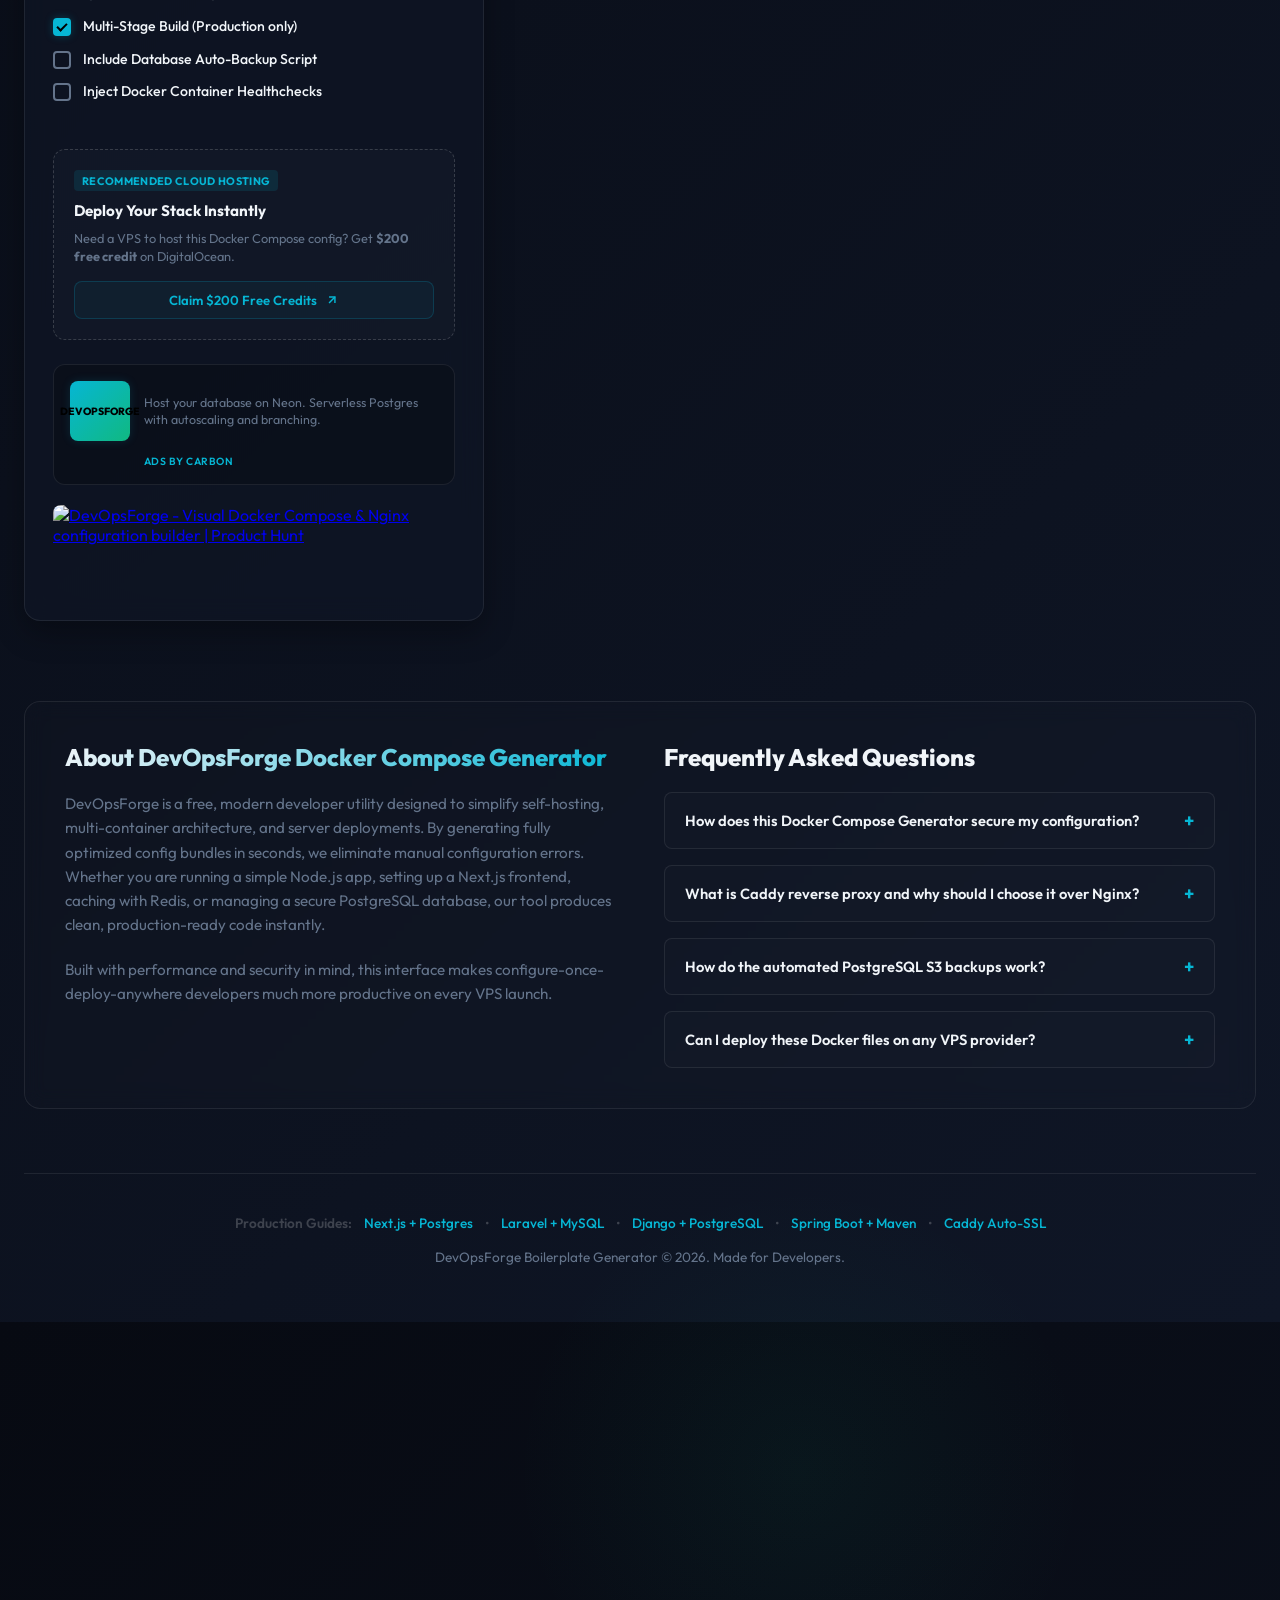
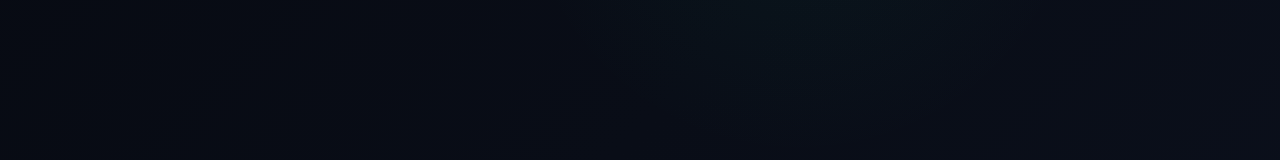
==== commit cc3f1331: "fix: make upsell toast CTA button text and gold gradient crisp and visible" ====
--- a/index.html
+++ b/index.html
@@ -17,7 +17,7 @@
     rel="stylesheet">
 
   <!-- CSS Stylesheet -->
-  <link rel="stylesheet" href="style.css">
+  <link rel="stylesheet" href="style.css?v=1.1">
 
   <!-- DevHunt Launch Banner -->
   <script defer data-url="https://devhunt.org/tool/devopsforge" src="https://cdn.jsdelivr.net/gh/sidiDev/devhunt-banner/indexV0.js"></script>
@@ -606,6 +606,27 @@
     </div>
   </div>
 
+  <!-- Post-Download Starter Pack Prompt -->
+  <div id="download-upsell-toast" class="download-upsell-toast" aria-live="polite">
+    <div class="toast-body glass-card">
+      <div class="toast-top">
+        <div class="toast-title-row">
+          <span class="toast-icon">🚀</span>
+          <span class="toast-title">Files Downloaded! Taking this to production?</span>
+        </div>
+        <button type="button" id="close-toast-btn" class="toast-close" aria-label="Close notification">&times;</button>
+      </div>
+      <p class="toast-desc">
+        Save hours of DevOps debugging with pre-configured CI/CD pipelines, S3 automated backups, and complete multi-stage repositories.
+      </p>
+      <div class="toast-footer">
+        <button type="button" id="toast-cta-btn" class="primary-btn premium-btn toast-gold-btn">
+          View Production Starter Pack ($19) &rarr;
+        </button>
+      </div>
+    </div>
+  </div>
+
   <!-- JavaScript file -->
   <script src="app.js"></script>
   <!-- Gumroad In-App Checkout Overlay -->
--- a/style.css
+++ b/style.css
@@ -1505,3 +1505,132 @@
   gap: 0.5rem;
 }
 
+/* ==========================================================================
+   Post-Download Starter Pack Upsell Toast
+   ========================================================================== */
+.download-upsell-toast {
+  position: fixed;
+  bottom: 1.5rem;
+  right: 1.5rem;
+  max-width: 420px;
+  width: calc(100% - 3rem);
+  z-index: 9990;
+  opacity: 0;
+  visibility: hidden;
+  transform: translateY(20px) scale(0.96);
+  transition: opacity 0.35s cubic-bezier(0.16, 1, 0.3, 1), 
+              transform 0.35s cubic-bezier(0.16, 1, 0.3, 1), 
+              visibility 0.35s;
+  pointer-events: none;
+}
+
+.download-upsell-toast.active {
+  opacity: 1;
+  visibility: visible;
+  transform: translateY(0) scale(1);
+  pointer-events: auto;
+}
+
+.toast-body {
+  padding: 1.25rem;
+  border-radius: 14px;
+  border: 1px solid rgba(234, 179, 8, 0.35);
+  background: linear-gradient(135deg, rgba(17, 24, 39, 0.96) 0%, rgba(10, 15, 29, 0.98) 100%);
+  box-shadow: 0 20px 40px -10px rgba(0, 0, 0, 0.7), 0 0 25px rgba(234, 179, 8, 0.15);
+}
+
+.toast-top {
+  display: flex;
+  align-items: flex-start;
+  justify-content: space-between;
+  gap: 0.75rem;
+  margin-bottom: 0.5rem;
+}
+
+.toast-title-row {
+  display: flex;
+  align-items: center;
+  gap: 0.5rem;
+}
+
+.toast-icon {
+  font-size: 1.2rem;
+  line-height: 1;
+}
+
+.toast-title {
+  font-size: 0.92rem;
+  font-weight: 700;
+  color: #fff;
+  letter-spacing: -0.01em;
+}
+
+.toast-close {
+  background: transparent;
+  border: none;
+  color: var(--text-muted);
+  font-size: 1.3rem;
+  line-height: 1;
+  cursor: pointer;
+  padding: 0.1rem 0.3rem;
+  border-radius: 4px;
+  transition: color 0.15s, background 0.15s;
+}
+
+.toast-close:hover {
+  color: #fff;
+  background: rgba(255, 255, 255, 0.08);
+}
+
+.toast-desc {
+  font-size: 0.82rem;
+  color: var(--text-muted);
+  line-height: 1.45;
+  margin-bottom: 0.85rem;
+}
+
+.toast-footer {
+  display: flex;
+  justify-content: flex-end;
+}
+
+.toast-gold-btn {
+  width: 100% !important;
+  display: flex !important;
+  align-items: center !important;
+  justify-content: center !important;
+  gap: 0.5rem !important;
+  padding: 0.75rem 1rem !important;
+  border-radius: 10px !important;
+  font-size: 0.88rem !important;
+  font-weight: 700 !important;
+  font-family: var(--font-sans) !important;
+  color: #451a03 !important;
+  background-color: #f59e0b !important;
+  background: linear-gradient(135deg, #f59e0b 0%, #d97706 100%) !important;
+  border: none !important;
+  box-shadow: 0 4px 15px rgba(245, 158, 11, 0.35) !important;
+  cursor: pointer !important;
+  text-decoration: none !important;
+  -webkit-appearance: none !important;
+  appearance: none !important;
+  transition: transform var(--transition-fast), box-shadow var(--transition-fast) !important;
+}
+
+.toast-gold-btn:hover {
+  transform: translateY(-2px) !important;
+  box-shadow: 0 6px 20px rgba(245, 158, 11, 0.55) !important;
+  color: #3f1a01 !important;
+}
+
+@media (max-width: 480px) {
+  .download-upsell-toast {
+    bottom: 1rem;
+    right: 1rem;
+    left: 1rem;
+    width: auto;
+    max-width: none;
+  }
+}
+
+
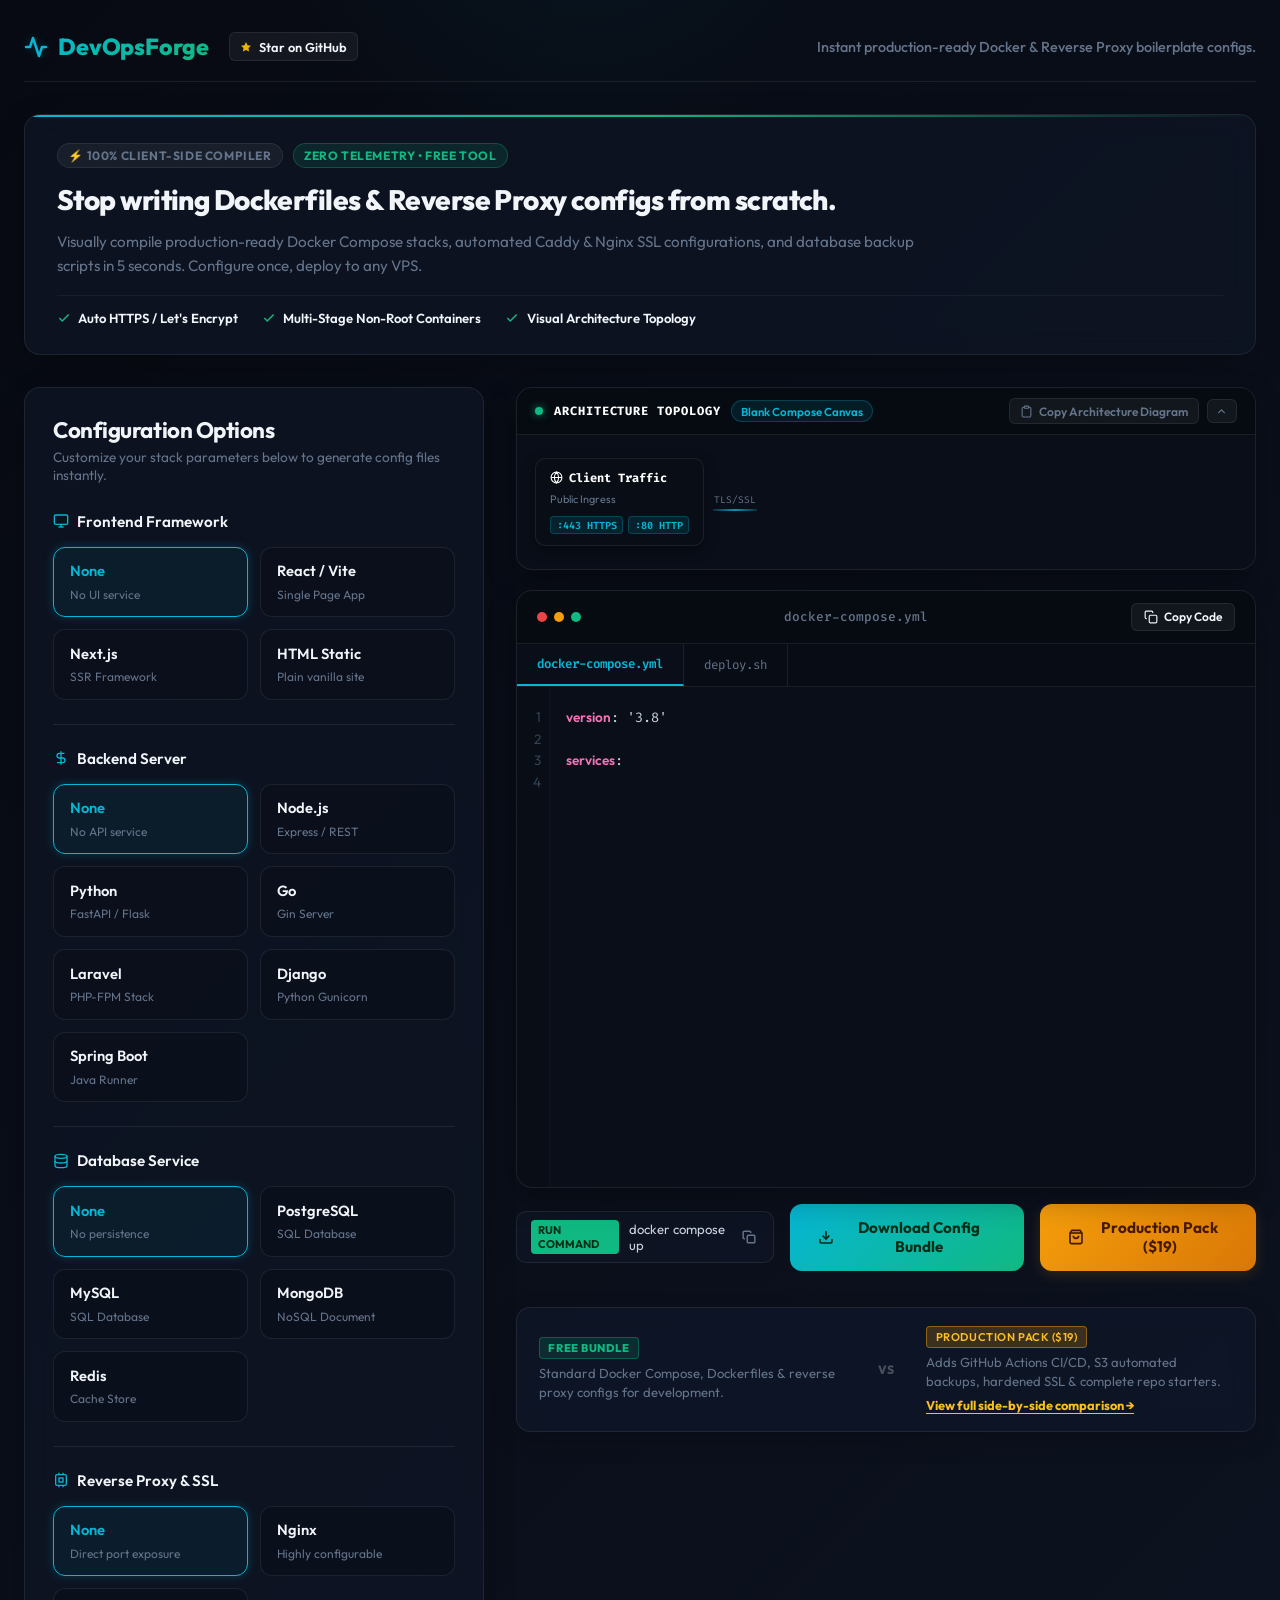
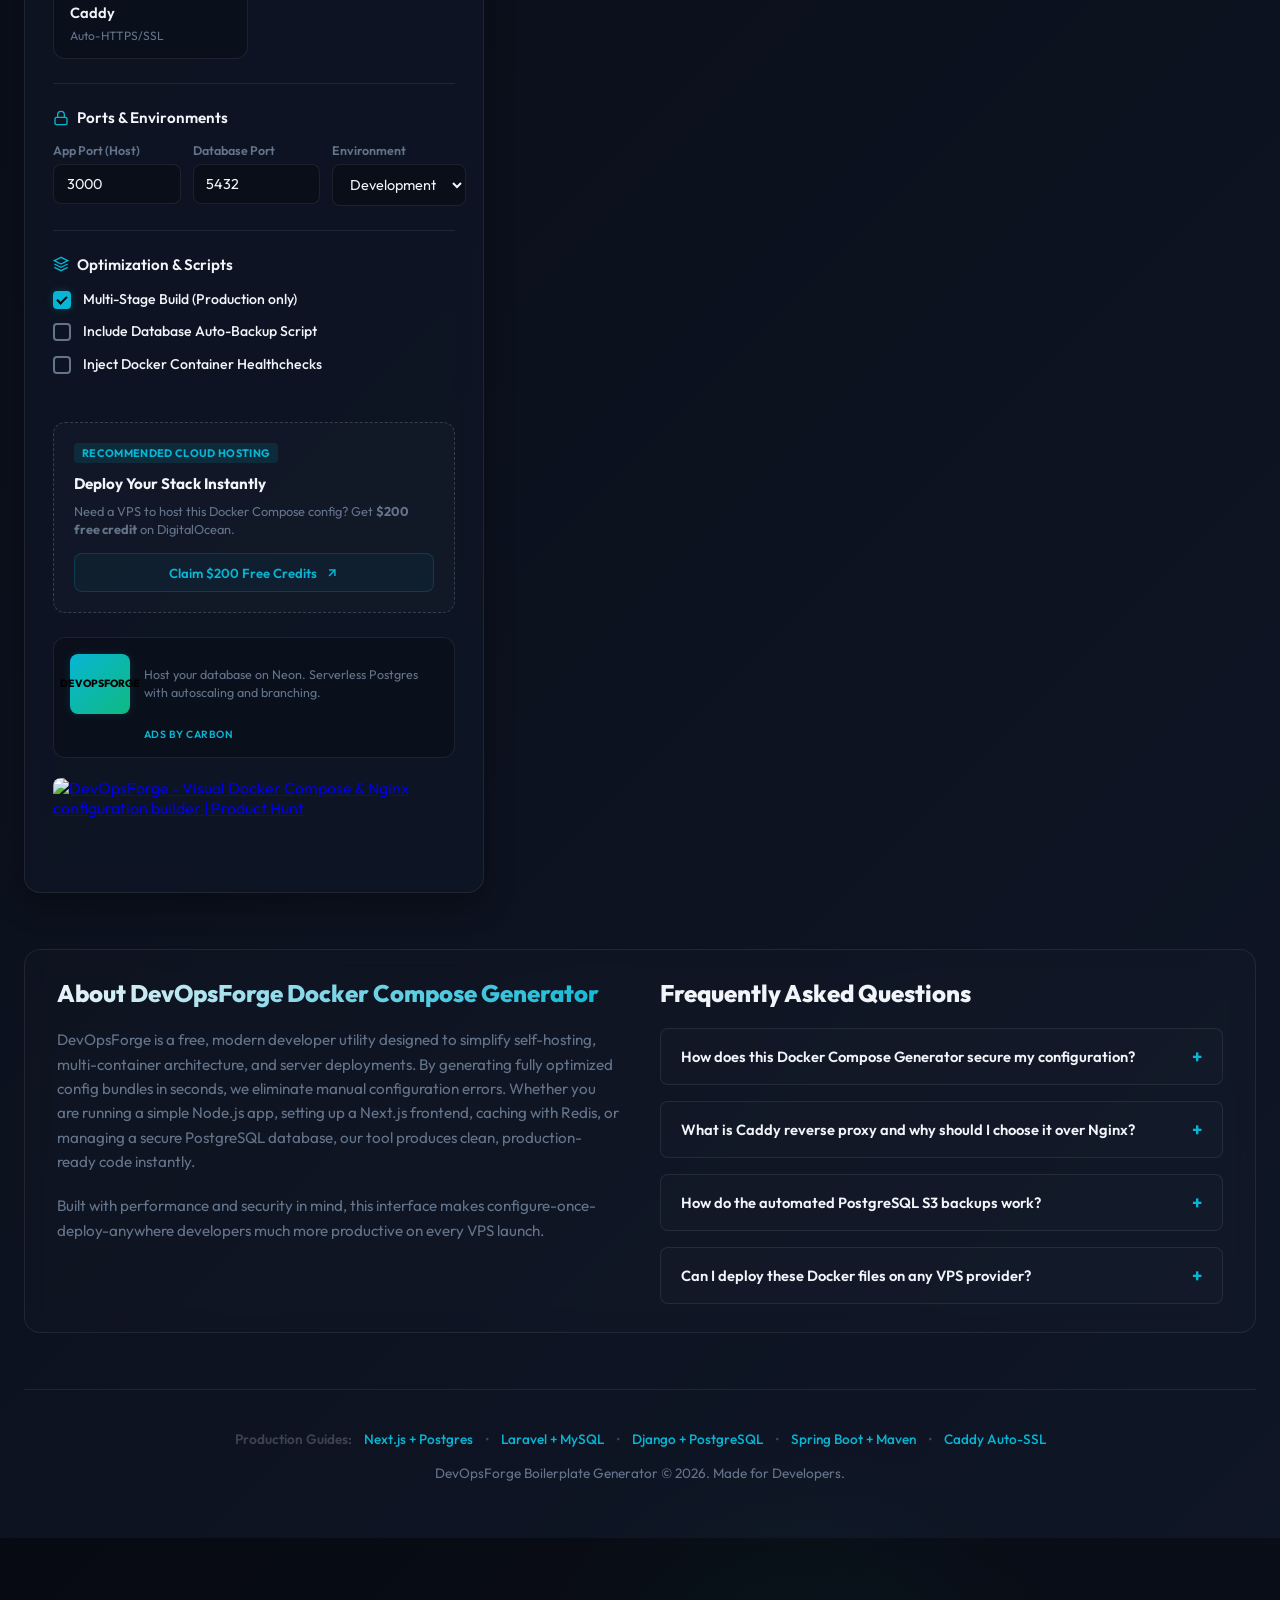
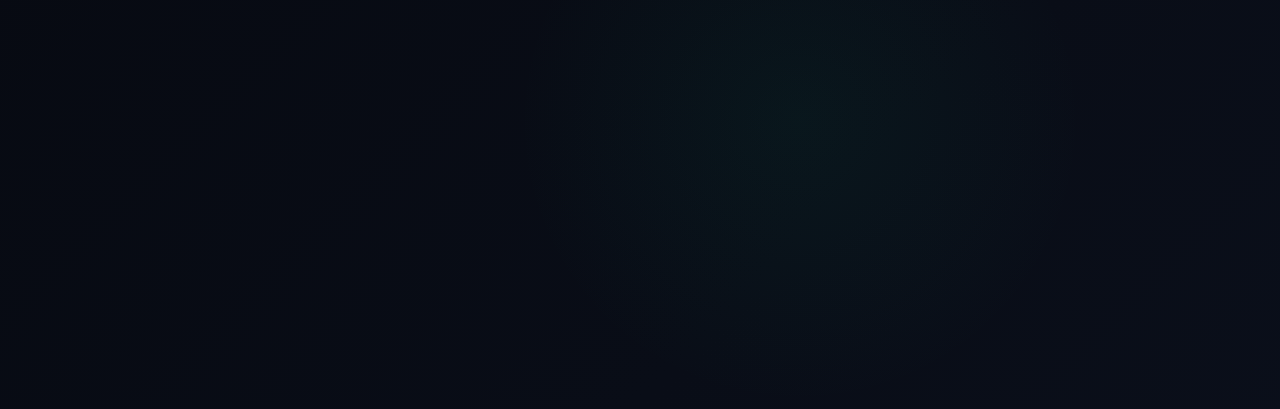
==== commit a8d947a0: "feat(ui): add hero value proposition, instant bundle comparison, and polish diagram labels based on " ====
--- a/index.html
+++ b/index.html
@@ -17,7 +17,7 @@
     rel="stylesheet">
 
   <!-- CSS Stylesheet -->
-  <link rel="stylesheet" href="style.css?v=1.1">
+  <link rel="stylesheet" href="style.css?v=1.2">
 
   <!-- DevHunt Launch Banner -->
   <script defer data-url="https://devhunt.org/tool/devopsforge" src="https://cdn.jsdelivr.net/gh/sidiDev/devhunt-banner/indexV0.js"></script>
@@ -50,6 +50,32 @@
         Instant production-ready Docker & Reverse Proxy boilerplate configs.
       </div>
     </header>
+
+    <!-- Hero Intro Section -->
+    <section class="hero-intro glass-card">
+      <div class="hero-badge-row">
+        <span class="hero-badge">⚡ 100% Client-Side Compiler</span>
+        <span class="hero-badge highlight">Zero Telemetry • Free Tool</span>
+      </div>
+      <h1 class="hero-title">Stop writing Dockerfiles & Reverse Proxy configs from scratch.</h1>
+      <p class="hero-subtitle">
+        Visually compile production-ready Docker Compose stacks, automated Caddy & Nginx SSL configurations, and database backup scripts in 5 seconds. Configure once, deploy to any VPS.
+      </p>
+      <div class="hero-features-list">
+        <span class="feature-item">
+          <svg width="14" height="14" viewBox="0 0 24 24" fill="none" stroke="currentColor" stroke-width="2.5"><polyline points="20 6 9 17 4 12"/></svg>
+          Auto HTTPS / Let's Encrypt
+        </span>
+        <span class="feature-item">
+          <svg width="14" height="14" viewBox="0 0 24 24" fill="none" stroke="currentColor" stroke-width="2.5"><polyline points="20 6 9 17 4 12"/></svg>
+          Multi-Stage Non-Root Containers
+        </span>
+        <span class="feature-item">
+          <svg width="14" height="14" viewBox="0 0 24 24" fill="none" stroke="currentColor" stroke-width="2.5"><polyline points="20 6 9 17 4 12"/></svg>
+          Visual Architecture Topology
+        </span>
+      </div>
+    </section>
 
     <!-- Main Workspace -->
     <main class="workspace-grid">
@@ -355,7 +381,7 @@
                   <path d="M16 4h2a2 2 0 0 1 2 2v14a2 2 0 0 1-2 2H6a2 2 0 0 1-2-2V6a2 2 0 0 1 2-2h2"/>
                   <rect x="8" y="2" width="8" height="4" rx="1" ry="1"/>
                 </svg>
-                Copy Mermaid
+                Copy Architecture Diagram
               </button>
               <button id="toggle-topology-btn" class="topology-action-btn icon-only" title="Collapse/Expand Topology View">
                 <svg id="toggle-topology-icon" width="13" height="13" viewBox="0 0 24 24" fill="none" stroke="currentColor" stroke-width="2">
@@ -432,6 +458,26 @@
             <svg width="18" height="18" viewBox="0 0 24 24" fill="none" stroke="currentColor" stroke-width="2.5"><path d="M6 2L3 6v14a2 2 0 0 0 2 2h14a2 2 0 0 0 2-2V6l-3-4z"/><line x1="3" y1="6" x2="21" y2="6"/><path d="M16 10a4 4 0 0 1-8 0"/></svg>
             Production Pack ($19)
           </button>
+        </div>
+
+        <!-- Bundle Differentiation Callout -->
+        <div class="bundle-comparison-hint glass-card">
+          <div class="hint-col">
+            <div class="hint-header">
+              <span class="hint-tag tag-free">FREE BUNDLE</span>
+            </div>
+            <p class="hint-text">Standard Docker Compose, Dockerfiles & reverse proxy configs for development.</p>
+          </div>
+          <div class="hint-divider">VS</div>
+          <div class="hint-col">
+            <div class="hint-header">
+              <span class="hint-tag tag-gold">PRODUCTION PACK ($19)</span>
+            </div>
+            <p class="hint-text">Adds GitHub Actions CI/CD, S3 automated backups, hardened SSL & complete repo starters.</p>
+            <button type="button" class="hint-compare-link" id="compare-matrix-link">
+              View full side-by-side comparison &rarr;
+            </button>
+          </div>
         </div>
 
       </section>
--- a/style.css
+++ b/style.css
@@ -184,6 +184,110 @@
   border-color: var(--border-hover);
 }
 
+/* Hero Intro Section */
+.hero-intro {
+  padding: 1.75rem 2rem;
+  background: var(--surface-glass);
+  border: 1px solid var(--border-color);
+  border-radius: 16px;
+  display: flex;
+  flex-direction: column;
+  gap: 0.85rem;
+  box-shadow: 0 10px 30px rgba(0, 0, 0, 0.25);
+  position: relative;
+  overflow: hidden;
+}
+
+.hero-intro::before {
+  content: '';
+  position: absolute;
+  top: 0;
+  left: 0;
+  right: 0;
+  height: 2px;
+  background: linear-gradient(90deg, var(--accent-cyan) 0%, var(--accent-green) 50%, transparent 100%);
+}
+
+.hero-badge-row {
+  display: flex;
+  align-items: center;
+  gap: 0.6rem;
+  flex-wrap: wrap;
+}
+
+.hero-badge {
+  font-size: 0.75rem;
+  font-weight: 700;
+  text-transform: uppercase;
+  letter-spacing: 0.05em;
+  padding: 0.25rem 0.65rem;
+  border-radius: 20px;
+  background: rgba(255, 255, 255, 0.05);
+  border: 1px solid var(--border-color);
+  color: var(--text-muted);
+}
+
+.hero-badge.highlight {
+  background: rgba(16, 185, 129, 0.12);
+  border-color: rgba(16, 185, 129, 0.3);
+  color: var(--accent-green);
+}
+
+.hero-title {
+  font-size: 1.75rem;
+  font-weight: 800;
+  letter-spacing: -0.02em;
+  line-height: 1.25;
+  color: var(--text-primary);
+  margin: 0;
+}
+
+.hero-subtitle {
+  font-size: 0.95rem;
+  line-height: 1.55;
+  color: var(--text-muted);
+  max-width: 900px;
+  margin: 0;
+}
+
+.hero-features-list {
+  display: flex;
+  align-items: center;
+  gap: 1.5rem;
+  flex-wrap: wrap;
+  margin-top: 0.25rem;
+  padding-top: 0.85rem;
+  border-top: 1px solid rgba(255, 255, 255, 0.05);
+}
+
+.feature-item {
+  display: inline-flex;
+  align-items: center;
+  gap: 0.45rem;
+  font-size: 0.82rem;
+  font-weight: 600;
+  color: var(--text-color);
+}
+
+.feature-item svg {
+  stroke: var(--accent-green);
+}
+
+@media (max-width: 768px) {
+  .hero-intro {
+    padding: 1.25rem;
+  }
+  .hero-title {
+    font-size: 1.35rem;
+  }
+  .hero-subtitle {
+    font-size: 0.88rem;
+  }
+  .hero-features-list {
+    gap: 0.75rem;
+  }
+}
+
 /* Two-column layout grid */
 .workspace-grid {
   display: grid;
@@ -811,18 +915,112 @@
   transform: translateY(-2px);
 }
 
+/* Bundle Comparison Hint Callout */
+.bundle-comparison-hint {
+  margin-top: 1.25rem;
+  padding: 1.15rem 1.35rem;
+  background: rgba(15, 23, 42, 0.7);
+  border: 1px solid var(--border-color);
+  border-radius: 14px;
+  display: flex;
+  align-items: center;
+  justify-content: space-between;
+  gap: 1.5rem;
+  box-shadow: 0 8px 24px rgba(0, 0, 0, 0.2);
+}
+
+.hint-col {
+  flex: 1;
+  display: flex;
+  flex-direction: column;
+  gap: 0.35rem;
+}
+
+.hint-header {
+  display: flex;
+  align-items: center;
+  gap: 0.5rem;
+}
+
+.hint-tag {
+  font-size: 0.7rem;
+  font-weight: 800;
+  letter-spacing: 0.05em;
+  padding: 0.18rem 0.55rem;
+  border-radius: 4px;
+  text-transform: uppercase;
+}
+
+.hint-tag.tag-free {
+  background: rgba(16, 185, 129, 0.15);
+  color: var(--accent-green);
+  border: 1px solid rgba(16, 185, 129, 0.35);
+}
+
+.hint-tag.tag-gold {
+  background: rgba(245, 158, 11, 0.2);
+  color: #fbbf24;
+  border: 1px solid rgba(245, 158, 11, 0.45);
+}
+
+.hint-text {
+  font-size: 0.82rem;
+  color: var(--text-muted);
+  line-height: 1.45;
+  margin: 0;
+}
+
+.hint-divider {
+  font-size: 0.75rem;
+  font-weight: 800;
+  color: rgba(255, 255, 255, 0.25);
+  padding: 0 0.5rem;
+}
+
+.hint-compare-link {
+  background: transparent;
+  border: none;
+  color: #fbbf24;
+  font-size: 0.8rem;
+  font-weight: 700;
+  cursor: pointer;
+  padding: 0;
+  text-align: left;
+  display: inline-flex;
+  align-items: center;
+  gap: 0.25rem;
+  text-decoration: underline;
+  text-underline-offset: 3px;
+  transition: color var(--transition-fast);
+}
+
+.hint-compare-link:hover {
+  color: #fde68a;
+}
+
+@media (max-width: 768px) {
+  .bundle-comparison-hint {
+    flex-direction: column;
+    align-items: stretch;
+    gap: 1rem;
+  }
+  .hint-divider {
+    display: none;
+  }
+}
+
 /* SEO and FAQ Section */
 .seo-faq-container {
-  margin-top: 3rem;
-  margin-bottom: 2rem;
-  padding: 2.5rem;
+  margin-top: 1.5rem;
+  margin-bottom: 1.5rem;
+  padding: 1.75rem 2rem;
   background: rgba(255, 255, 255, 0.01);
   border: 1px solid var(--border-color);
   border-radius: 16px;
   backdrop-filter: blur(10px);
   display: grid;
   grid-template-columns: 1fr 1fr;
-  gap: 3rem;
+  gap: 2.5rem;
 }
 
 .seo-content {
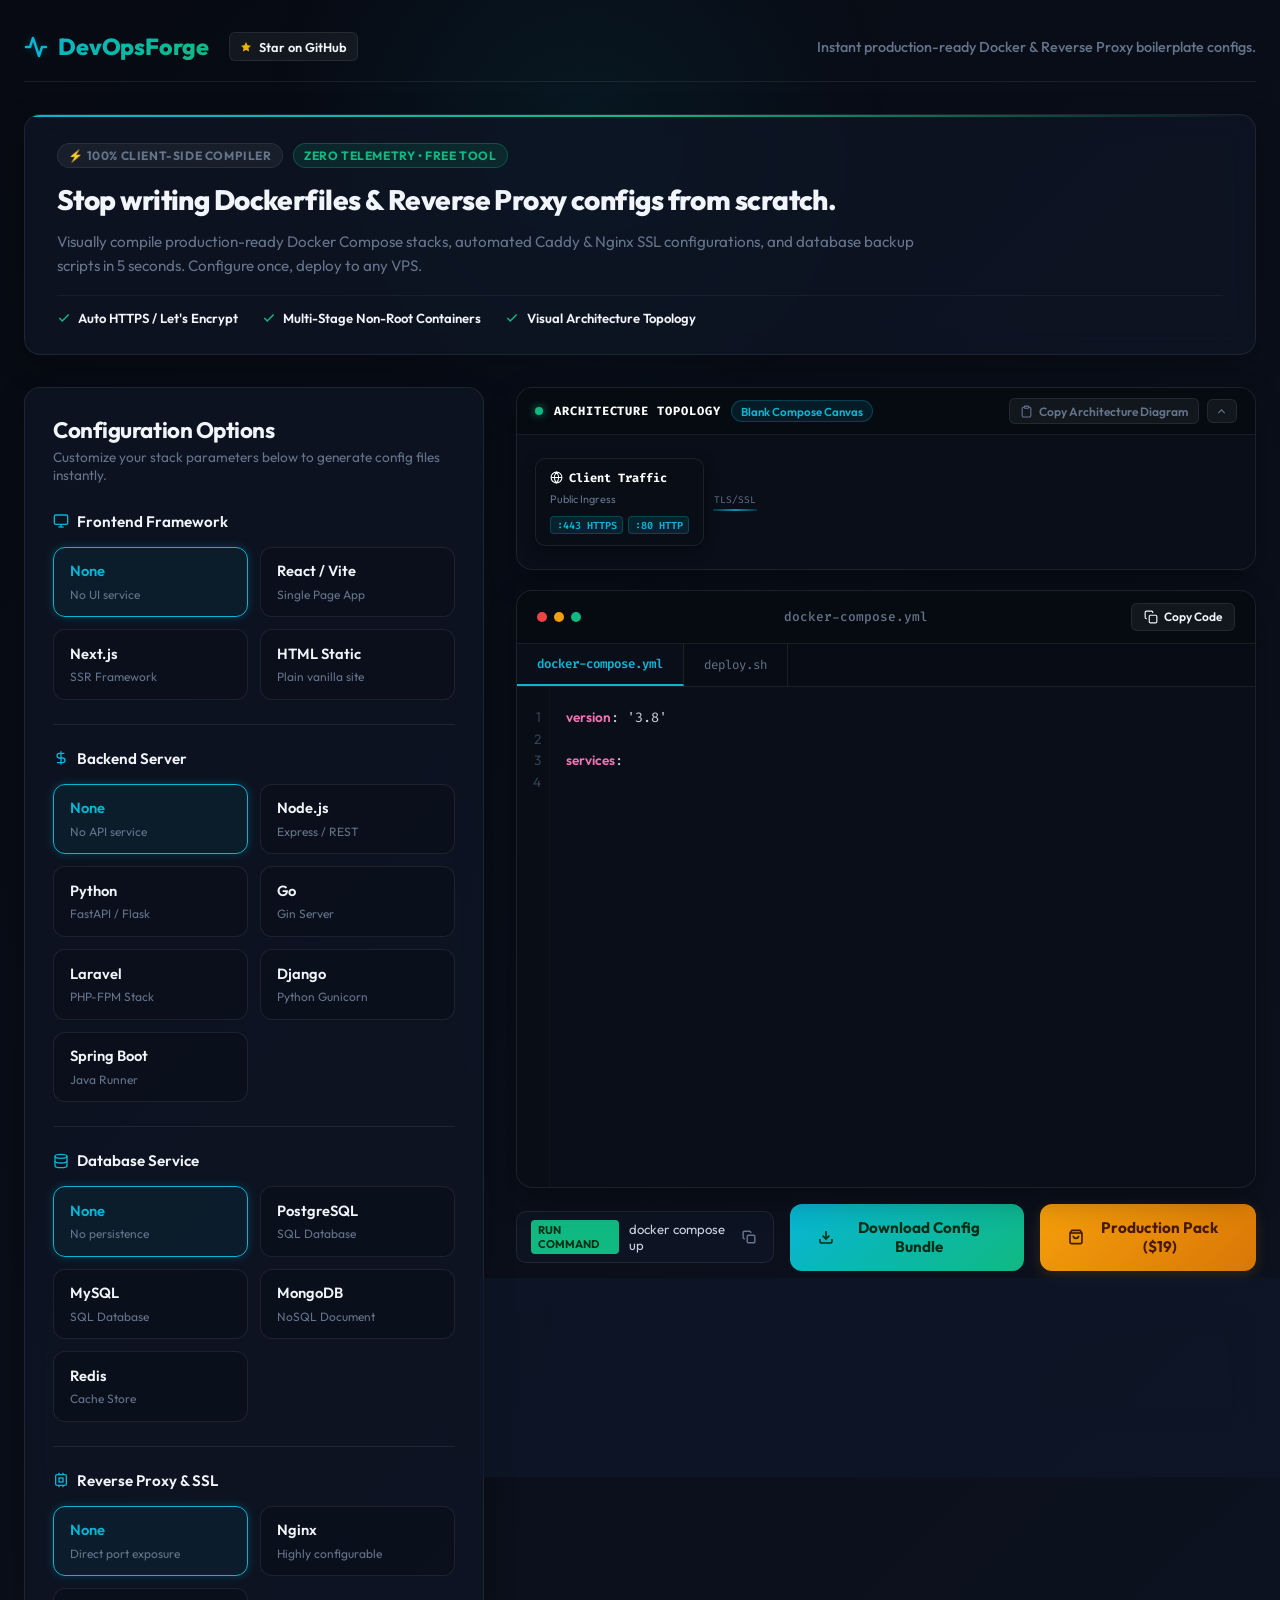
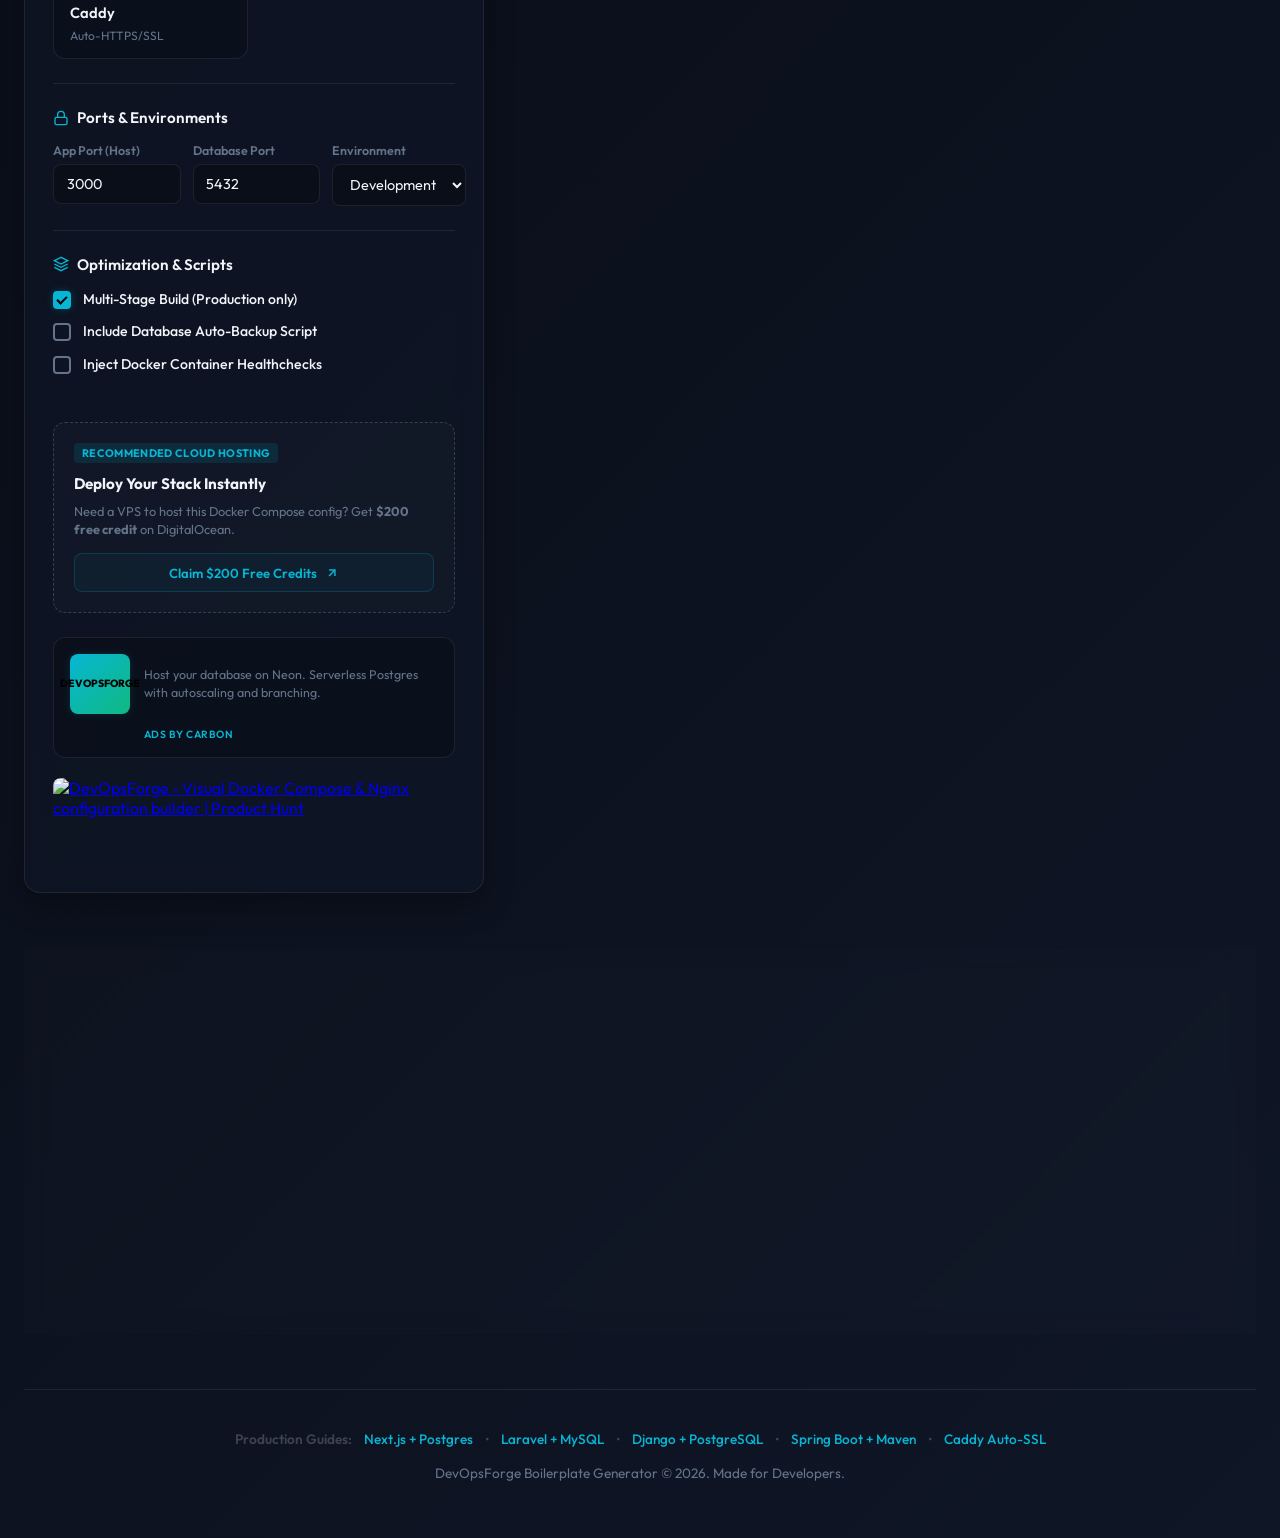
==== commit fee44d23: "fix(layout): prevent background glow blobs from causing vertical scroll overflow below footer" ====
--- a/index.html
+++ b/index.html
@@ -17,7 +17,7 @@
     rel="stylesheet">
 
   <!-- CSS Stylesheet -->
-  <link rel="stylesheet" href="style.css?v=1.2">
+  <link rel="stylesheet" href="style.css?v=1.3">
 
   <!-- DevHunt Launch Banner -->
   <script defer data-url="https://devhunt.org/tool/devopsforge" src="https://cdn.jsdelivr.net/gh/sidiDev/devhunt-banner/indexV0.js"></script>
--- a/style.css
+++ b/style.css
@@ -45,10 +45,10 @@
   overflow-x: hidden;
 }
 
-/* Glow bubbles */
+/* Glow bubbles (Fixed to viewport to prevent vertical overflow/dead space) */
 .glow-blob-1 {
-  position: absolute;
-  top: -15%;
+  position: fixed;
+  top: -15vw;
   left: 20%;
   width: 50vw;
   height: 50vw;
@@ -58,8 +58,8 @@
 }
 
 .glow-blob-2 {
-  position: absolute;
-  bottom: -15%;
+  position: fixed;
+  bottom: -15vw;
   right: 15%;
   width: 45vw;
   height: 45vw;
@@ -735,15 +735,6 @@
   transform: translateY(0);
 }
 
-/* Footer layout */
-.app-footer {
-  text-align: center;
-  font-size: 0.8rem;
-  color: var(--text-muted);
-  margin-top: auto;
-  padding-top: 1.5rem;
-  border-top: 1px solid var(--border-color);
-}
 
 /* Affiliate Promotion Cards Update */
 .promo-card {
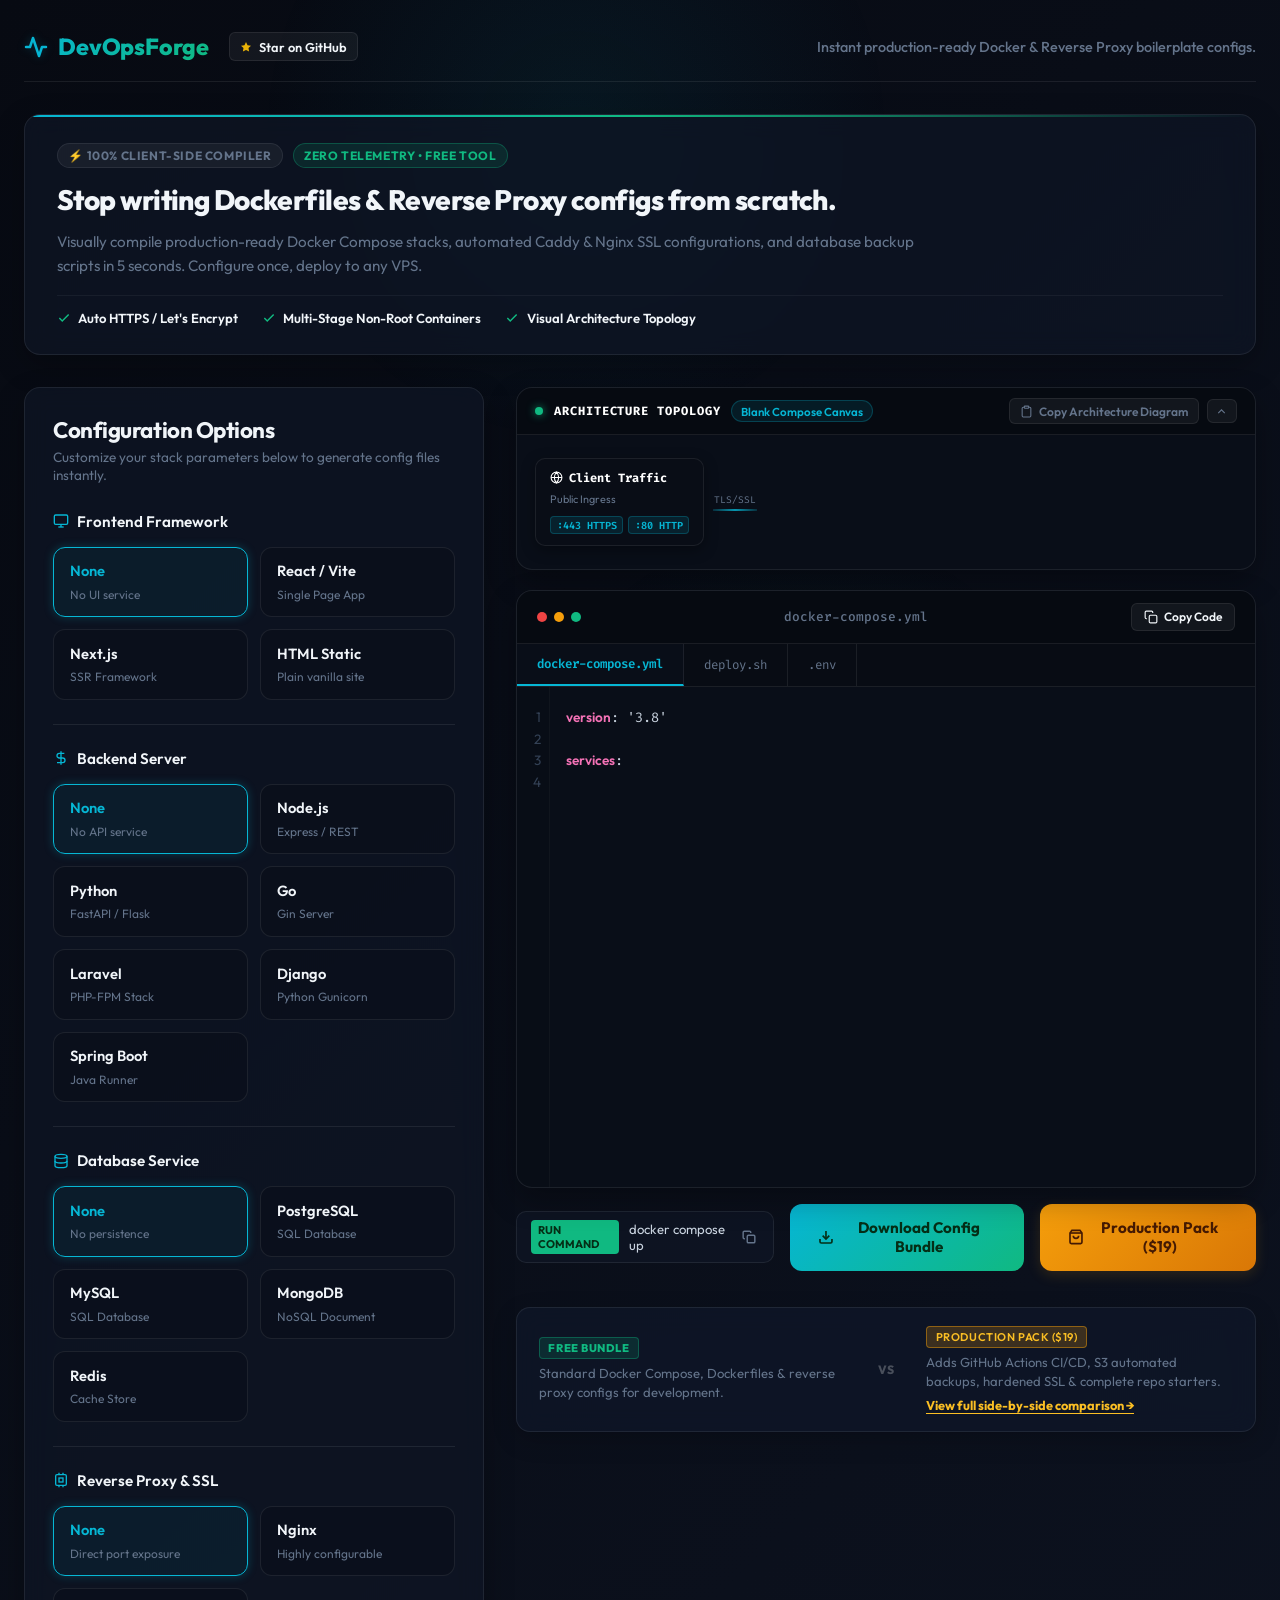
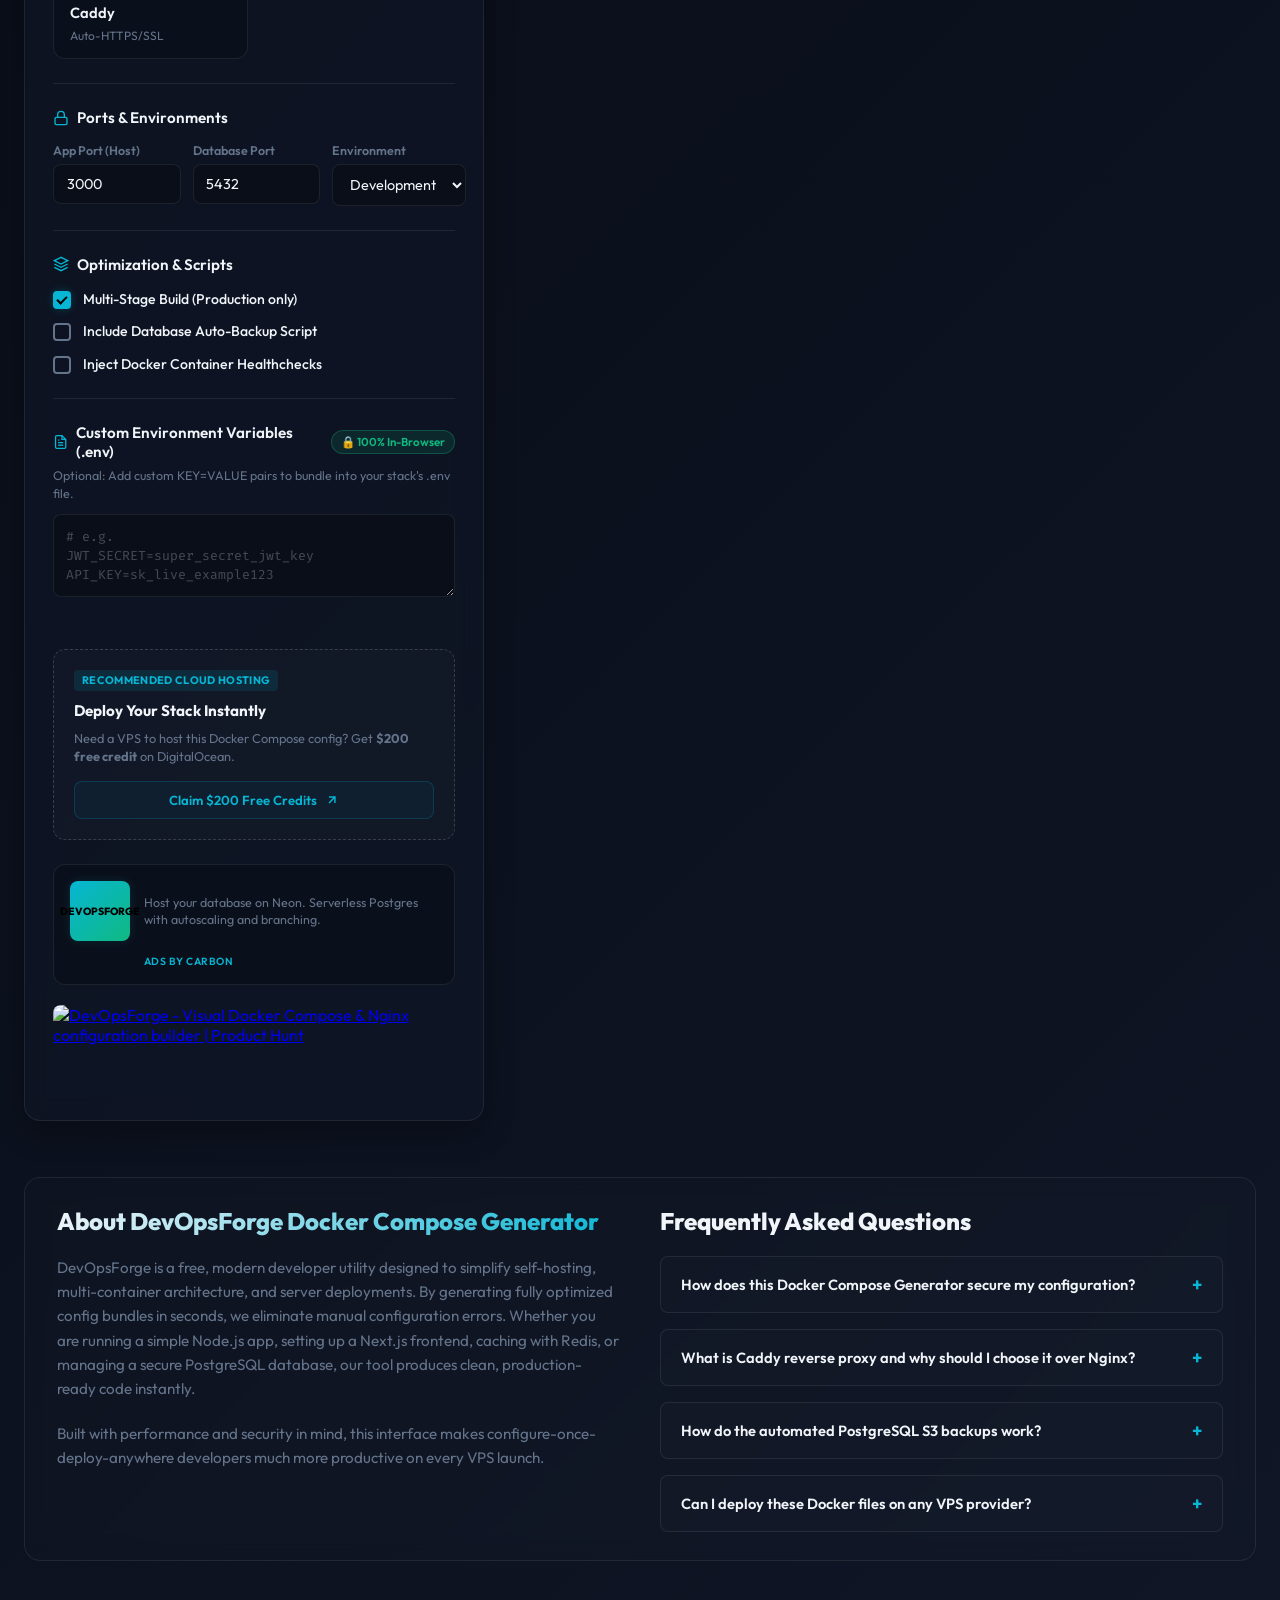
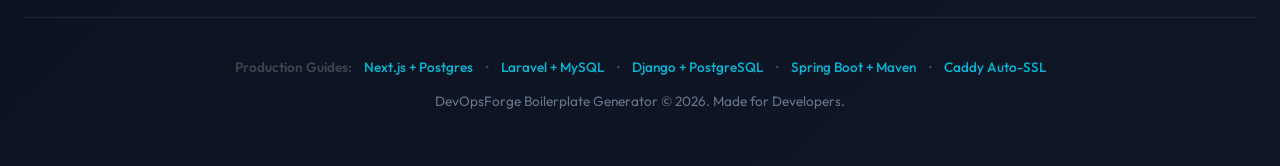
==== commit a2fcd808: "feat: add custom .env variables input and live tab generation" ====
--- a/index.html
+++ b/index.html
@@ -17,7 +17,7 @@
     rel="stylesheet">
 
   <!-- CSS Stylesheet -->
-  <link rel="stylesheet" href="style.css?v=1.3">
+  <link rel="stylesheet" href="style.css?v=1.4">
 
   <!-- DevHunt Launch Banner -->
   <script defer data-url="https://devhunt.org/tool/devopsforge" src="https://cdn.jsdelivr.net/gh/sidiDev/devhunt-banner/indexV0.js"></script>
@@ -332,6 +332,25 @@
                 <span class="checkbox-lbl">Inject Docker Container Healthchecks</span>
               </label>
             </div>
+          </div>
+
+          <!-- Category 7: Custom Environment Variables (.env) -->
+          <div class="option-section">
+            <div class="section-title-row">
+              <h3 class="section-title">
+                <svg width="16" height="16" viewBox="0 0 24 24" fill="none" stroke="currentColor" stroke-width="2">
+                  <path d="M14 2H6a2 2 0 0 0-2 2v16a2 2 0 0 0 2 2h12a2 2 0 0 0 2-2V8z" />
+                  <polyline points="14 2 14 8 20 8" />
+                  <line x1="16" y1="13" x2="8" y2="13" />
+                  <line x1="16" y1="17" x2="8" y2="17" />
+                  <polyline points="10 9 9 9 8 9" />
+                </svg>
+                Custom Environment Variables (.env)
+              </h3>
+              <span class="privacy-pill">🔒 100% In-Browser</span>
+            </div>
+            <p class="section-hint">Optional: Add custom KEY=VALUE pairs to bundle into your stack's .env file.</p>
+            <textarea id="custom-env-input" class="custom-env-textarea" rows="3" placeholder="# e.g.&#10;JWT_SECRET=super_secret_jwt_key&#10;API_KEY=sk_live_example123"></textarea>
           </div>
 
         </form>
--- a/style.css
+++ b/style.css
@@ -511,6 +511,67 @@
   user-select: none;
 }
 
+/* Category 7: Custom Environment Variables */
+.section-title-row {
+  display: flex;
+  align-items: center;
+  justify-content: space-between;
+  gap: 0.5rem;
+  margin-bottom: 0.4rem;
+}
+
+.section-title-row .section-title {
+  margin-bottom: 0;
+}
+
+.privacy-pill {
+  font-size: 0.72rem;
+  font-weight: 600;
+  padding: 0.2rem 0.55rem;
+  background: rgba(16, 185, 129, 0.12);
+  color: var(--accent-green);
+  border: 1px solid rgba(16, 185, 129, 0.3);
+  border-radius: 9999px;
+  display: inline-flex;
+  align-items: center;
+  gap: 0.25rem;
+  white-space: nowrap;
+}
+
+.section-hint {
+  font-size: 0.78rem;
+  color: var(--text-muted);
+  margin-bottom: 0.75rem;
+  line-height: 1.4;
+}
+
+.custom-env-textarea {
+  width: 100%;
+  box-sizing: border-box;
+  background: rgba(0, 0, 0, 0.25);
+  border: 1px solid var(--border-color);
+  color: var(--text-primary);
+  padding: 0.75rem;
+  border-radius: 8px;
+  font-family: var(--font-mono, monospace);
+  font-size: 0.82rem;
+  line-height: 1.45;
+  resize: vertical;
+  min-height: 76px;
+  outline: none;
+  transition: border-color var(--transition-fast), box-shadow var(--transition-fast);
+}
+
+.custom-env-textarea:focus {
+  border-color: var(--accent-cyan);
+  box-shadow: 0 0 0 1px var(--accent-cyan-glow);
+}
+
+.custom-env-textarea::placeholder {
+  color: rgba(255, 255, 255, 0.25);
+  font-family: var(--font-mono, monospace);
+}
+
 /* Code Panel Container on the Right */
 .code-panel-container {
   display: flex;
